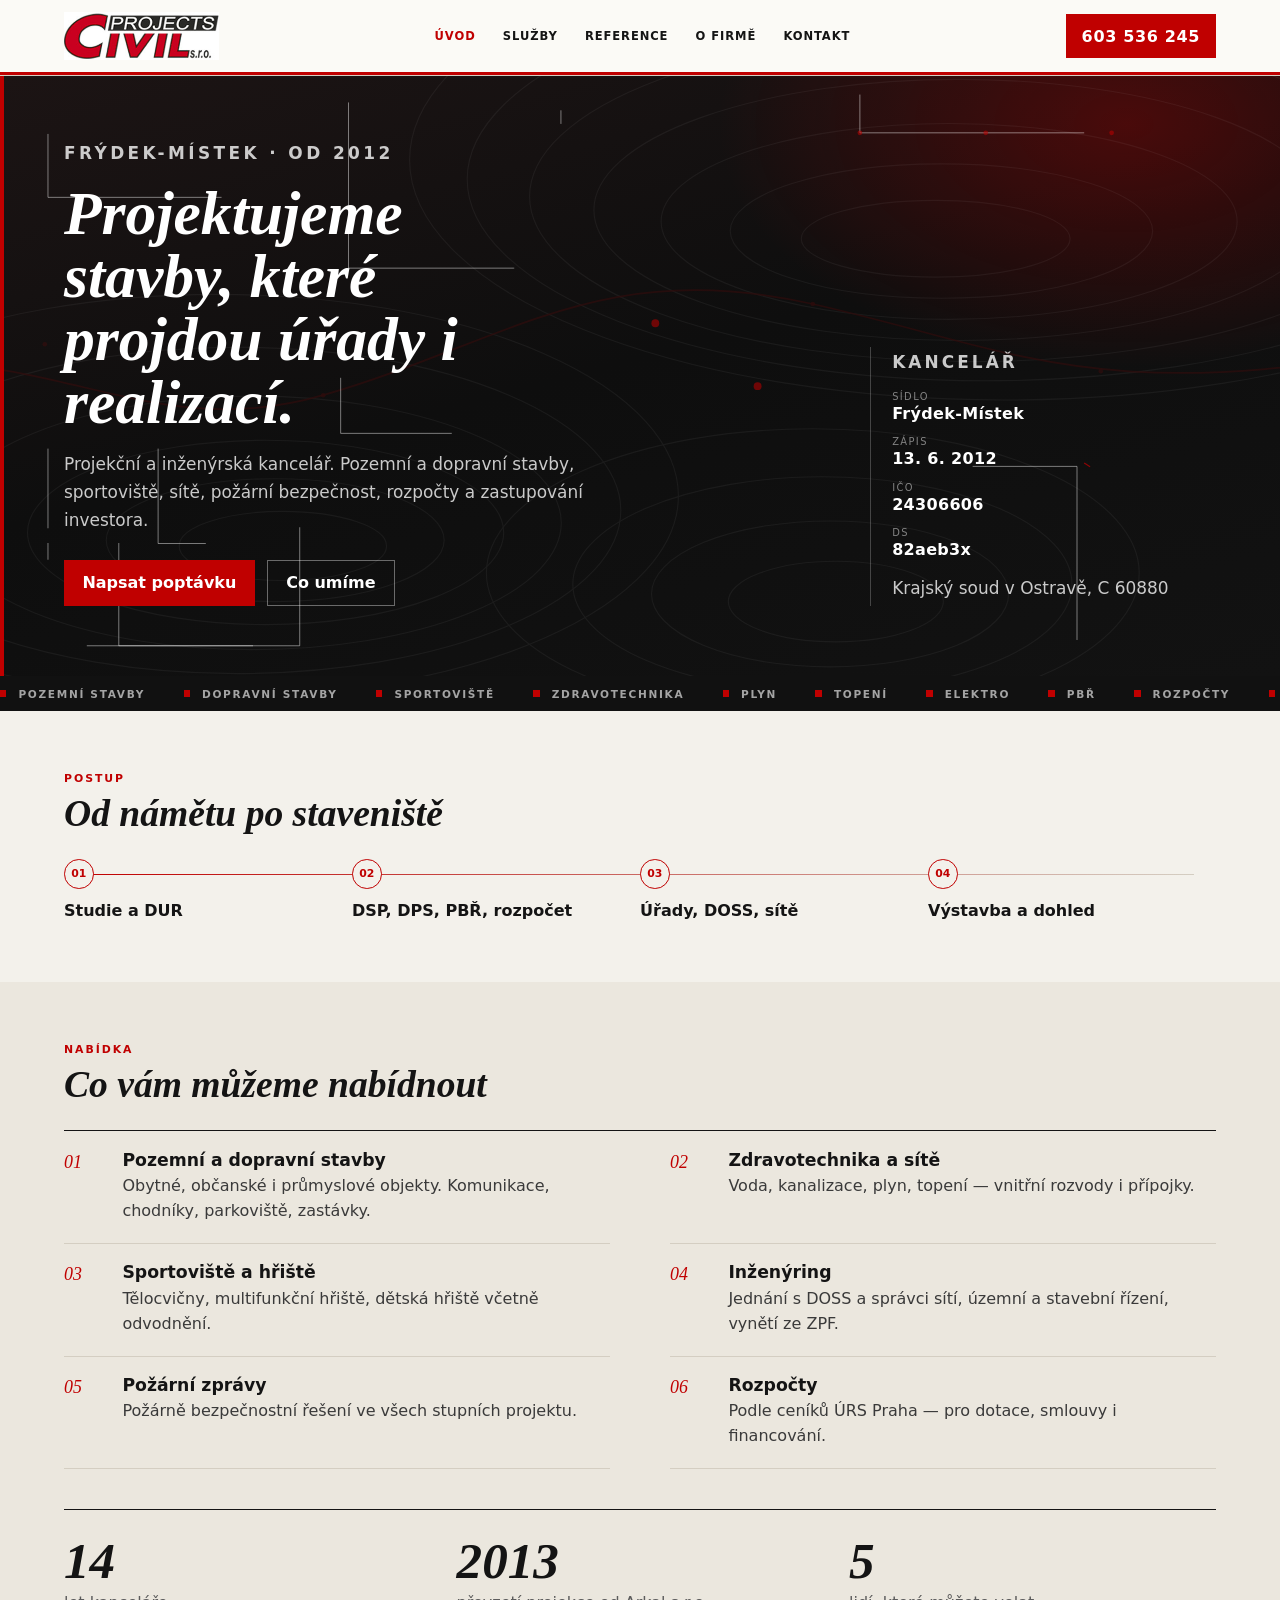
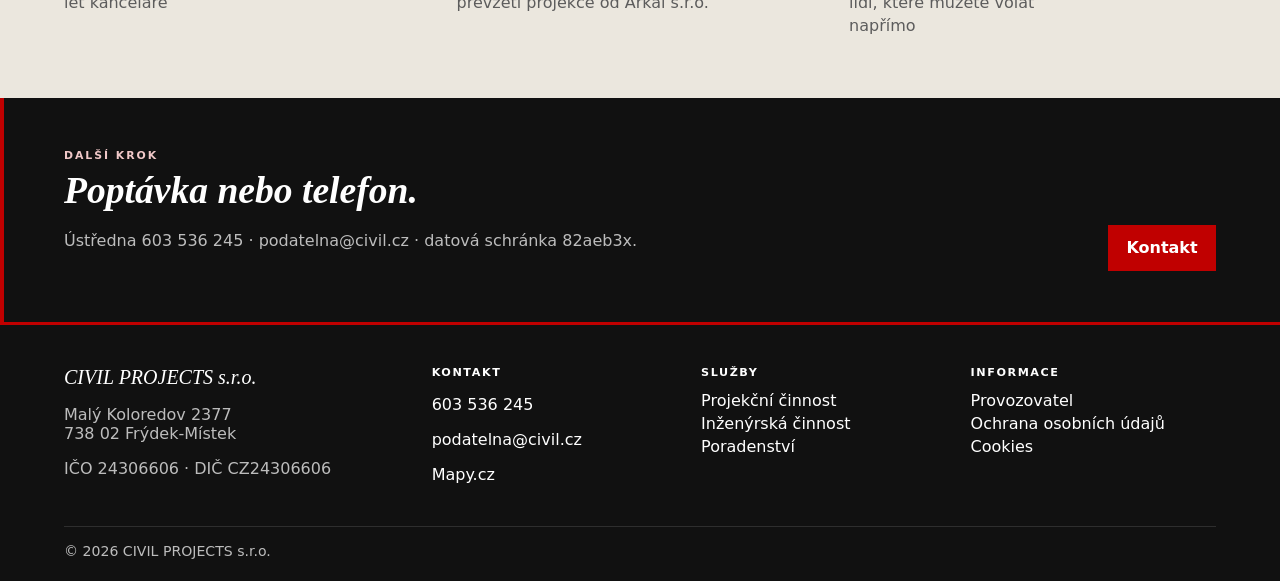
==== index.html @ 1053311f "Add looping construction drawings behind the hero. Plans, elevation, truss and details ink in so the" ====
<!DOCTYPE html>
<html lang="cs">
<head>
<meta charset="utf-8">
<meta name="viewport" content="width=device-width, initial-scale=1">
<title>CIVIL PROJECTS s.r.o. | Projekce staveb Frýdek-Místek</title>
<meta name="description" content="Projektování pozemních a dopravních staveb, sportovišť, inženýrských sítí, požárních zpráv a inženýrská činnost. Frýdek-Místek.">
<link rel="canonical" href="https://www.civil.cz/">
<link rel="icon" href="favicon.ico">
<link rel="stylesheet" href="styles.css?v=7">
<script type="application/ld+json">{"@context":"https://schema.org","@type":"ProfessionalService","name":"CIVIL PROJECTS s.r.o.","url":"https://www.civil.cz/","email":"podatelna@civil.cz","telephone":"+420603536245","address":{"@type":"PostalAddress","streetAddress":"Malý Koloredov 2377","postalCode":"738 02","addressLocality":"Frýdek-Místek","addressCountry":"CZ"}}</script>
</head>
<body class="civil" data-form-endpoint="/api/form.php" data-turnstile-site-key="">
<a class="skip" href="#obsah">Přeskočit na obsah</a>
<header class="site-header" data-header>
  <div class="wrap header-bar">
    <a class="logo-link" href="index.html" aria-label="CIVIL PROJECTS s.r.o.">
      <img class="logo" src="img/logo.jpg" width="304" height="94" alt="CIVIL PROJECTS s.r.o.">
    </a>
    <nav class="nav-desktop" aria-label="Hlavní">
      <a class="nav-link" href="index.html" aria-current="page">Úvod</a>
      <a class="nav-link" href="sluzby.html">Služby</a>
      <a class="nav-link" href="reference.html">Reference</a>
      <a class="nav-link" href="o-firme.html">O firmě</a>
      <a class="nav-link" href="kontakt.html">Kontakt</a>
    </nav>
    <a class="header-cta" href="tel:+420603536245">603 536 245</a>
    <button type="button" class="menu-btn" data-nav-toggle aria-expanded="false" aria-controls="mobile-nav">Menu</button>
  </div>
  <div id="mobile-nav" class="nav-mobile" hidden>
    <nav class="wrap" aria-label="Mobilní">
      <a class="btn btn-red" href="tel:+420603536245">Zavolat 603 536 245</a>
      <a href="index.html">Úvod</a>
      <a href="sluzby.html">Služby</a>
      <a href="reference.html">Reference</a>
      <a href="o-firme.html">O firmě</a>
      <a href="kontakt.html">Kontakt</a>
    </nav>
  </div>
</header>
<div id="obsah" class="civil-main">
<section class="hero">
  <div class="hero-land" aria-hidden="true"></div>
  <svg class="hero-draw" viewBox="0 0 1600 900" fill="none" xmlns="http://www.w3.org/2000/svg" aria-hidden="true">
  <defs>
    <pattern id="hatch" width="6" height="6" patternUnits="userSpaceOnUse" patternTransform="rotate(45)">
      <line x1="0" y1="0" x2="0" y2="6" class="dwg-line dwg-hatch"/>
    </pattern>
  </defs>

  <g class="dwg dwg-plan s1">
    <rect x="48" y="520" width="320" height="250" class="dwg-line"/>
    <rect x="48" y="520" width="140" height="120" class="dwg-line"/>
    <rect x="188" y="520" width="180" height="120" class="dwg-line"/>
    <rect x="48" y="640" width="90" height="130" class="dwg-line"/>
    <rect x="138" y="640" width="230" height="130" class="dwg-line"/>
    <path d="M118 640 v-18" class="dwg-line"/>
    <path d="M248 520 v18" class="dwg-line"/>
    <path d="M138 705 h18" class="dwg-line"/>
    <path d="M368 640 v22" class="dwg-line"/>
    <path d="M210 700 h40 v40 h-40 z M230 700 v40" class="dwg-line"/>
    <path d="M48 770 h320" class="dwg-dim"/>
    <path d="M48 766 v8 M368 766 v8" class="dwg-dim"/>
  </g>

  <g class="dwg dwg-elev">
    <g class="s2">
      <path d="M980 780 h420" class="dwg-line"/>
      <path d="M1000 780 v-18 h380 v18" class="dwg-line"/>
      <rect x="1008" y="762" width="364" height="12" class="dwg-fill"/>
    </g>
    <g class="s3">
      <path d="M1024 762 v-220 h332 v220" class="dwg-line"/>
      <path d="M1024 652 h332" class="dwg-line"/>
      <path d="M1190 762 v-220" class="dwg-line"/>
    </g>
    <g class="s4">
      <rect x="1050" y="678" width="52" height="84" class="dwg-line"/>
      <path d="M1076 678 v84" class="dwg-line"/>
      <rect x="1138" y="668" width="70" height="94" class="dwg-line"/>
      <path d="M1173 668 v94" class="dwg-line"/>
      <rect x="1278" y="678" width="52" height="84" class="dwg-line"/>
      <path d="M1304 678 v84" class="dwg-line"/>
      <rect x="1050" y="568" width="52" height="70" class="dwg-line"/>
      <path d="M1076 568 v70" class="dwg-line"/>
      <rect x="1278" y="568" width="52" height="70" class="dwg-line"/>
      <path d="M1304 568 v70" class="dwg-line"/>
    </g>
    <g class="s5">
      <path d="M1008 542 L1190 430 L1372 542" class="dwg-red"/>
      <path d="M1190 430 v-28" class="dwg-red"/>
      <rect x="1178" y="402" width="24" height="28" class="dwg-red"/>
      <path d="M1024 542 h332" class="dwg-line"/>
    </g>
    <g class="s6">
      <path d="M1000 780 v12 M1400 780 v12" class="dwg-dim"/>
      <path d="M1000 792 h400" class="dwg-dim"/>
      <path d="M1412 542 v220" class="dwg-dim"/>
      <path d="M1408 542 h8 M1408 762 h8" class="dwg-dim"/>
    </g>
  </g>

  <g class="dwg dwg-truss s3">
    <path d="M1080 70 L1240 18 L1400 70 L1400 118 L1080 118 Z" class="dwg-line"/>
    <path d="M1240 18 v100" class="dwg-line"/>
    <path d="M1080 118 L1240 70 L1400 118" class="dwg-line"/>
    <path d="M1140 118 L1240 18 L1340 118" class="dwg-line"/>
    <circle cx="1080" cy="118" r="3" class="dwg-red"/>
    <circle cx="1240" cy="18" r="3" class="dwg-red"/>
    <circle cx="1400" cy="118" r="3" class="dwg-red"/>
    <circle cx="1240" cy="118" r="3" class="dwg-red"/>
  </g>

  <g class="dwg dwg-stair s4">
    <path d="M430 80 h210 v210 h-210 z" class="dwg-line"/>
    <path d="M430 110 h70 v30 h70 v30 h70" class="dwg-line"/>
    <path d="M500 80 v210" class="dwg-line"/>
    <path d="M570 80 v210" class="dwg-line"/>
    <path d="M430 140 h210 M430 170 h210 M430 200 h210 M430 230 h210 M430 260 h210" class="dwg-line"/>
    <path d="M430 290 L640 80" class="dwg-red"/>
  </g>

  <g class="dwg dwg-window s5">
    <rect x="700" y="90" width="88" height="130" class="dwg-line"/>
    <rect x="708" y="98" width="72" height="114" class="dwg-line"/>
    <path d="M744 98 v114 M708 155 h72" class="dwg-line"/>
    <path d="M696 90 h-16 M696 220 h-16" class="dwg-dim"/>
    <path d="M688 90 v130" class="dwg-dim"/>
  </g>

  <g class="dwg dwg-pipe s2">
    <path d="M820 360 h90 v80 h40" class="dwg-red"/>
    <circle cx="820" cy="360" r="5" class="dwg-red"/>
    <circle cx="950" cy="440" r="5" class="dwg-red"/>
    <path d="M910 360 v-18 M910 440 h18" class="dwg-line"/>
    <rect x="898" y="348" width="24" height="24" class="dwg-line"/>
  </g>

  <g class="dwg dwg-section s6">
    <path d="M48 120 h280 v80 h-280 z" class="dwg-line"/>
    <path d="M48 160 h280" class="dwg-line"/>
    <rect x="48" y="160" width="280" height="40" class="dwg-fill"/>
    <path d="M48 200 v40 h280 v-40" class="dwg-line"/>
    <path d="M90 200 v40 M160 200 v40 M230 200 v40 M300 200 v40" class="dwg-line"/>
    <path d="M48 240 h280" class="dwg-red"/>
  </g>

  <g class="dwg dwg-drive s1">
    <path d="M420 430 h220 l40 70 h-260 z" class="dwg-line"/>
    <path d="M460 430 v70 M520 430 v70 M580 430 v70" class="dwg-line"/>
    <path d="M420 500 h260" class="dwg-dim"/>
  </g>
</svg>

  <div class="wrap hero-layout">
    <div class="hero-copy">
      <p class="eyebrow">Frýdek-Místek · od 2012</p>
      <h1>Projektujeme stavby, které projdou úřady i realizací.</h1>
      <p>Projekční a inženýrská kancelář. Pozemní a dopravní stavby, sportoviště, sítě, požární bezpečnost, rozpočty a zastupování investora.</p>
      <div class="hero-actions">
        <a class="btn btn-red" href="kontakt.html">Napsat poptávku</a>
        <a class="btn btn-ghost" href="sluzby.html">Co umíme</a>
      </div>
    </div>
    <aside class="hero-meta" aria-label="Údaje kanceláře">
      <p class="sheet-k">Kancelář</p>
      <dl class="sheet-dl">
        <div><dt>Sídlo</dt><dd>Frýdek-Místek</dd></div>
        <div><dt>Zápis</dt><dd>13. 6. 2012</dd></div>
        <div><dt>IČO</dt><dd>24306606</dd></div>
        <div><dt>DS</dt><dd>82aeb3x</dd></div>
      </dl>
      <p class="sheet-note">Krajský soud v Ostravě, C 60880</p>
    </aside>
  </div>
</section>
<div class="ticker" aria-hidden="true">
  <div class="ticker-track">
    <span>Pozemní stavby</span><span>Dopravní stavby</span><span>Sportoviště</span><span>Zdravotechnika</span><span>Plyn</span><span>Topení</span><span>Elektro</span><span>PBŘ</span><span>Rozpočty</span><span>Inženýring</span>
    <span>Pozemní stavby</span><span>Dopravní stavby</span><span>Sportoviště</span><span>Zdravotechnika</span><span>Plyn</span><span>Topení</span><span>Elektro</span><span>PBŘ</span><span>Rozpočty</span><span>Inženýring</span>
  </div>
</div>
<section class="section">
  <div class="wrap">
    <p class="kicker">Postup</p>
    <h2>Od námětu po staveniště</h2>
    <ol class="spine">
      <li data-reveal="1"><b>01</b><span>Studie a DUR</span></li>
      <li data-reveal="2"><b>02</b><span>DSP, DPS, PBŘ, rozpočet</span></li>
      <li data-reveal="3"><b>03</b><span>Úřady, DOSS, sítě</span></li>
      <li data-reveal="4"><b>04</b><span>Výstavba a dohled</span></li>
    </ol>
  </div>
</section>
<section class="section section-alt">
  <div class="wrap">
    <p class="kicker">Nabídka</p>
    <h2>Co vám můžeme nabídnout</h2>
    <ul class="schedule">
      <li data-reveal="1"><span>01</span><div><h3>Pozemní a dopravní stavby</h3><p>Obytné, občanské i průmyslové objekty. Komunikace, chodníky, parkoviště, zastávky.</p></div></li>
      <li data-reveal="2"><span>02</span><div><h3>Zdravotechnika a sítě</h3><p>Voda, kanalizace, plyn, topení — vnitřní rozvody i přípojky.</p></div></li>
      <li data-reveal="3"><span>03</span><div><h3>Sportoviště a hřiště</h3><p>Tělocvičny, multifunkční hřiště, dětská hřiště včetně odvodnění.</p></div></li>
      <li data-reveal="1"><span>04</span><div><h3>Inženýring</h3><p>Jednání s DOSS a správci sítí, územní a stavební řízení, vynětí ze ZPF.</p></div></li>
      <li data-reveal="2"><span>05</span><div><h3>Požární zprávy</h3><p>Požárně bezpečnostní řešení ve všech stupních projektu.</p></div></li>
      <li data-reveal="3"><span>06</span><div><h3>Rozpočty</h3><p>Podle ceníků ÚRS Praha — pro dotace, smlouvy i financování.</p></div></li>
    </ul>
    <div class="metrics">
      <p data-reveal="1"><b data-years-since="2012">14</b> let kanceláře</p>
      <p data-reveal="2"><b>2013</b> převzetí projekce od Arkal s.r.o.</p>
      <p data-reveal="3"><b data-count-to="5">5</b> lidí, které můžete volat napřímo</p>
    </div>
  </div>
</section>
<section class="band">
  <div class="wrap band-inner">
    <div>
      <p class="kicker kicker-on-dark">Další krok</p>
      <h2>Poptávka nebo telefon.</h2>
      <p class="lede lede-on-dark">Ústředna 603 536 245 · podatelna@civil.cz · datová schránka 82aeb3x.</p>
    </div>
    <a class="btn btn-red" href="kontakt.html">Kontakt</a>
  </div>
</section>
</div>
<footer class="site-footer">
  <div class="wrap footer-grid">
    <div>
      <p class="stamp-firm">CIVIL PROJECTS s.r.o.</p>
      <p>Malý Koloredov 2377<br>738 02 Frýdek-Místek</p>
      <p>IČO 24306606 · DIČ CZ24306606</p>
    </div>
    <div>
      <h2>Kontakt</h2>
      <p><a href="tel:+420603536245">603 536 245</a></p>
      <p><a href="mailto:podatelna@civil.cz">podatelna@civil.cz</a></p>
      <p><a href="https://mapy.cz/s/5tuQ" target="_blank" rel="noopener noreferrer">Mapy.cz</a></p>
    </div>
    <div>
      <h2>Služby</h2>
      <ul class="legal-nav">
        <li><a href="projekce.html">Projekční činnost</a></li>
        <li><a href="inzenyring.html">Inženýrská činnost</a></li>
        <li><a href="poradenstvi.html">Poradenství</a></li>
      </ul>
    </div>
    <nav aria-label="Právní informace">
      <h2>Informace</h2>
      <ul class="legal-nav">
        <li><a href="provozovatel.html">Provozovatel</a></li>
        <li><a href="ochrana-osobnich-udaju.html">Ochrana osobních údajů</a></li>
        <li><a href="cookies.html">Cookies</a></li>
      </ul>
    </nav>
  </div>
  <p class="wrap footer-bar">© 2026 CIVIL PROJECTS s.r.o.</p>
</footer>
<script src="main.js?v=7" defer></script>
</body>
</html>
---- styles.css ----
:root {
  --red: #c00000;
  --red-dark: #8a0000;
  --ink: #141414;
  --ink-soft: #3a3a3a;
  --muted: #5c5c5c;
  --paper: #f3f1eb;
  --paper-2: #ebe7de;
  --white: #fcfbf8;
  --line: #d4cec2;
  --steel: #111111;
  --header-h: 4.5rem;
  --display: Palatino, "Palatino Linotype", "Book Antiqua", Georgia, serif;
  --ui: "Segoe UI", system-ui, Arial, sans-serif;
}
*, *::before, *::after { box-sizing: border-box; }
html {
  scroll-padding-top: calc(var(--header-h) + 0.75rem);
  scroll-behavior: smooth;
}
body.civil {
  margin: 0;
  min-height: 100%;
  display: flex;
  flex-direction: column;
  font-family: var(--ui);
  color: var(--ink);
  background: var(--paper);
  -webkit-font-smoothing: antialiased;
}
.civil-main { flex: 1; }
img { max-width: 100%; height: auto; display: block; }
a { color: inherit; }
button { font: inherit; cursor: pointer; }
[hidden] { display: none !important; }
:focus-visible { outline: 2px solid var(--red); outline-offset: 2px; }

.skip {
  position: absolute;
  left: 0.75rem;
  top: -3rem;
  z-index: 80;
  padding: 0.5rem 0.75rem;
  background: var(--white);
  color: var(--ink);
}
.skip:focus { top: 0.75rem; }

.wrap {
  width: min(72rem, calc(100% - 2.25rem));
  margin-inline: auto;
}

.site-header {
  position: sticky;
  top: 0;
  z-index: 40;
  background: var(--white);
  background: color-mix(in srgb, var(--white) 90%, transparent);
  backdrop-filter: blur(14px);
  border-bottom: 1px solid var(--line);
}
.site-header::after {
  content: "";
  display: block;
  height: 3px;
  background: var(--red);
  transform-origin: left;
  transition: transform 0.35s ease;
}
.site-header.is-scrolled::after { transform: scaleX(0.28); }
.header-bar {
  display: flex;
  align-items: center;
  justify-content: space-between;
  gap: 1rem;
  min-height: var(--header-h);
}
.logo-link { display: flex; align-items: center; min-width: 0; }
.logo { height: 2.4rem; width: auto; }
@media (min-width: 640px) {
  .logo { height: 3rem; }
}
.nav-desktop {
  display: none;
  gap: 0.1rem;
}
@media (min-width: 900px) {
  .nav-desktop { display: flex; }
}
.nav-link {
  padding: 0.55rem 0.8rem;
  text-decoration: none;
  font-weight: 700;
  letter-spacing: 0.08em;
  text-transform: uppercase;
  font-size: 0.72rem;
}
.nav-link[aria-current="page"],
.nav-link:hover { color: var(--red); }
.header-cta {
  display: none;
  background: var(--red);
  color: #fff;
  text-decoration: none;
  font-weight: 800;
  padding: 0.65rem 1rem;
  min-height: 2.75rem;
  align-items: center;
  letter-spacing: 0.04em;
  transition: background 0.2s ease;
}
@media (min-width: 900px) {
  .header-cta { display: inline-flex; }
}
.header-cta:hover { background: var(--red-dark); }
.menu-btn {
  display: inline-flex;
  align-items: center;
  border: 1px solid var(--line);
  background: var(--white);
  padding: 0.5rem 0.8rem;
  font-weight: 800;
  text-transform: uppercase;
  font-size: 0.75rem;
}
@media (min-width: 900px) {
  .menu-btn { display: none; }
}
.nav-mobile {
  border-top: 1px solid var(--line);
  background: var(--white);
  padding: 0.75rem 0 1rem;
}
.nav-mobile a {
  display: block;
  padding: 0.7rem 0;
  text-decoration: none;
  font-weight: 700;
}

.hero {
  position: relative;
  overflow: hidden;
  color: #fff;
  padding: 4rem 0 4.4rem;
  background:
    radial-gradient(ellipse 55% 70% at 88% 8%, rgba(192, 0, 0, 0.32), transparent 58%),
    linear-gradient(165deg, #1c1414 0%, #0e0e0e 48%, #121212 100%);
}
.hero::before {
  content: "";
  position: absolute;
  left: 0;
  top: 0;
  bottom: 0;
  width: 4px;
  background: var(--red);
  z-index: 2;
}
.hero-land {
  position: absolute;
  inset: -10%;
  background: url("img/contours.svg") 58% 40% / cover no-repeat;
  opacity: 0.18;
  animation: land 32s ease-in-out infinite alternate;
}
@keyframes land {
  from { transform: translate3d(0, 0, 0) scale(1.02); }
  to { transform: translate3d(-3%, 2%, 0) scale(1.08); }
}
.hero-draw {
  position: absolute;
  inset: -6% -2% -8%;
  width: 104%;
  height: 118%;
  pointer-events: none;
  z-index: 0;
  animation: land 40s ease-in-out infinite alternate;
}
.hero-draw .dwg-line,
.hero-draw .dwg-red,
.hero-draw .dwg-dim,
.hero-draw .dwg-hatch {
  fill: none;
  stroke-linecap: square;
  stroke-linejoin: miter;
}
.hero-draw .dwg-line { stroke: rgba(255, 255, 255, 0.48); stroke-width: 1.2; }
.hero-draw .dwg-red { stroke: rgba(192, 0, 0, 0.72); stroke-width: 1.45; }
.hero-draw .dwg-dim { stroke: rgba(255, 255, 255, 0.28); stroke-width: 0.9; }
.hero-draw .dwg-hatch { stroke: rgba(255, 255, 255, 0.24); stroke-width: 0.7; }
.hero-draw .dwg-fill { fill: url(#hatch); stroke: rgba(255, 255, 255, 0.22); stroke-width: 1; opacity: 0; animation: hatch-in 18s ease-in-out infinite; }
.hero-draw .s2 .dwg-fill { animation-delay: 1.1s; }
.hero-draw .s6 .dwg-fill { animation-delay: 5.6s; }
.hero-draw circle.dwg-red { fill: rgba(192, 0, 0, 0.55); }
.hero-draw .dwg-line,
.hero-draw .dwg-red,
.hero-draw .dwg-dim {
  stroke-dasharray: 420;
  stroke-dashoffset: 420;
  animation: ink 18s ease-in-out infinite;
}
.hero-draw .s1 .dwg-line,
.hero-draw .s1 .dwg-red,
.hero-draw .s1 .dwg-dim { animation-delay: 0s; }
.hero-draw .s2 .dwg-line,
.hero-draw .s2 .dwg-red,
.hero-draw .s2 .dwg-dim { animation-delay: 1.1s; }
.hero-draw .s3 .dwg-line,
.hero-draw .s3 .dwg-red,
.hero-draw .s3 .dwg-dim { animation-delay: 2.2s; }
.hero-draw .s4 .dwg-line,
.hero-draw .s4 .dwg-red,
.hero-draw .s4 .dwg-dim { animation-delay: 3.4s; }
.hero-draw .s5 .dwg-line,
.hero-draw .s5 .dwg-red,
.hero-draw .s5 .dwg-dim { animation-delay: 4.6s; }
.hero-draw .s6 .dwg-line,
.hero-draw .s6 .dwg-red,
.hero-draw .s6 .dwg-dim { animation-delay: 5.6s; }
@keyframes hatch-in {
  0%, 10% { opacity: 0; }
  22%, 68% { opacity: 0.85; }
  86%, 100% { opacity: 0.2; }
}
@keyframes ink {
  0% { stroke-dashoffset: 420; opacity: 0.35; }
  14% { stroke-dashoffset: 0; opacity: 1; }
  68% { stroke-dashoffset: 0; opacity: 0.9; }
  86% { stroke-dashoffset: 420; opacity: 0.4; }
  100% { stroke-dashoffset: 420; opacity: 0.35; }
}
.hero-layout {
  position: relative;
  z-index: 1;
  display: grid;
  gap: 2.4rem;
  align-items: end;
}
@media (min-width: 880px) {
  .hero-layout { grid-template-columns: 1.55fr 0.7fr; }
}
.eyebrow {
  color: #f0c8c8;
  font-weight: 700;
  letter-spacing: 0.2em;
  text-transform: uppercase;
  font-size: 0.7rem;
  margin: 0 0 0.9rem;
}
.hero h1, .page-head h1, h2 {
  font-family: var(--display);
  font-weight: 600;
}
.hero h1 {
  margin: 0;
  font-size: clamp(2.2rem, 5.6vw, 3.85rem);
  line-height: 1.02;
  max-width: 13ch;
  font-style: italic;
}
.hero p {
  max-width: 36rem;
  color: rgba(255, 255, 255, 0.78);
  font-size: 1.06rem;
  line-height: 1.65;
}
.hero-actions {
  display: flex;
  flex-wrap: wrap;
  gap: 0.75rem;
  margin-top: 1.6rem;
}
.hero-meta {
  border-left: 1px solid rgba(255, 255, 255, 0.22);
  padding: 0.15rem 0 0.15rem 1.35rem;
}
.sheet-k {
  margin: 0 0 0.85rem;
  letter-spacing: 0.18em;
  text-transform: uppercase;
  font-size: 0.66rem;
  color: #f0c8c8;
  font-weight: 700;
}
.sheet-dl {
  margin: 0;
  display: grid;
  gap: 0.85rem;
}
.sheet-dl dt {
  font-size: 0.62rem;
  letter-spacing: 0.14em;
  text-transform: uppercase;
  color: rgba(255, 255, 255, 0.48);
}
.sheet-dl dd {
  margin: 0.12rem 0 0;
  font-weight: 700;
  font-variant-numeric: tabular-nums;
  letter-spacing: 0.02em;
}
.sheet-note {
  margin: 1rem 0 0;
  font-size: 0.78rem;
  color: rgba(255, 255, 255, 0.5);
}

.ticker {
  overflow: hidden;
  background: var(--steel);
  color: rgba(255, 255, 255, 0.62);
  padding: 0.72rem 0;
}
.ticker-track {
  display: flex;
  gap: 2.4rem;
  width: max-content;
  animation: ticker 36s linear infinite;
  font-weight: 700;
  letter-spacing: 0.16em;
  text-transform: uppercase;
  font-size: 0.66rem;
}
.ticker-track span { white-space: nowrap; }
.ticker-track span::before {
  content: "";
  display: inline-block;
  width: 0.4rem;
  height: 0.4rem;
  margin-right: 0.75rem;
  background: var(--red);
  vertical-align: 0.08em;
}
@keyframes ticker {
  from { transform: translateX(0); }
  to { transform: translateX(-50%); }
}

.btn {
  display: inline-flex;
  align-items: center;
  justify-content: center;
  min-height: 2.85rem;
  padding: 0.65rem 1.15rem;
  text-decoration: none;
  font-weight: 800;
  border: 0;
  transition: background 0.2s ease, border-color 0.2s ease, color 0.2s ease;
}
.btn-red { background: var(--red); color: #fff; }
.btn-red:hover { background: #d01010; }
.btn-ghost {
  background: transparent;
  color: #fff;
  border: 1px solid rgba(255, 255, 255, 0.38);
}
.btn-ghost:hover { border-color: #fff; }
.btn-dark { background: var(--ink); color: #fff; }
.btn-outline {
  background: transparent;
  color: var(--ink);
  border: 1px solid var(--ink);
}

.section, .page-head { padding: 3.8rem 0; }
.section-alt { background: var(--paper-2); }
.page-head h1 {
  margin: 0 0 1.6rem;
  font-size: clamp(1.9rem, 4vw, 2.75rem);
  font-style: italic;
  line-height: 1.1;
}
.kicker {
  margin: 0 0 0.45rem;
  color: var(--red);
  font-weight: 800;
  letter-spacing: 0.18em;
  text-transform: uppercase;
  font-size: 0.68rem;
}
.kicker-on-dark { color: #f0c8c8; }
h2 {
  margin: 0 0 1.5rem;
  font-size: clamp(1.65rem, 3vw, 2.35rem);
  font-style: italic;
}
.lede { max-width: 42rem; color: var(--ink-soft); line-height: 1.65; }
.lede-on-dark { color: rgba(255, 255, 255, 0.72); }

.spine {
  list-style: none;
  margin: 0;
  padding: 0;
  display: grid;
  gap: 1.4rem;
  position: relative;
}
@media (min-width: 800px) {
  .spine {
    grid-template-columns: repeat(4, 1fr);
    gap: 0;
  }
  .spine::before {
    content: "";
    position: absolute;
    top: 0.92rem;
    left: 0.9rem;
    right: 1.4rem;
    height: 1px;
    background: linear-gradient(90deg, var(--red), var(--line));
    transform-origin: left;
    animation: draw 1.1s ease both;
  }
}
@keyframes draw {
  from { transform: scaleX(0); }
  to { transform: scaleX(1); }
}
.spine li {
  display: flex;
  flex-direction: column;
  gap: 0.7rem;
  padding-right: 1.6rem;
}
.spine b {
  width: 1.85rem;
  height: 1.85rem;
  border: 1px solid var(--red);
  border-radius: 50%;
  display: grid;
  place-items: center;
  font-size: 0.68rem;
  font-weight: 800;
  color: var(--red);
  background: var(--paper);
  z-index: 1;
  font-style: normal;
  font-family: var(--ui);
}
.spine span { font-weight: 700; line-height: 1.35; }

.schedule {
  list-style: none;
  margin: 0;
  padding: 0;
  border-top: 1px solid var(--ink);
}
@media (min-width: 840px) {
  .schedule {
    display: grid;
    grid-template-columns: 1fr 1fr;
    column-gap: 3.75rem;
  }
}
.schedule li {
  display: grid;
  grid-template-columns: 2.8rem 1fr;
  gap: 0.85rem;
  padding: 1.15rem 0 1.2rem;
  border-bottom: 1px solid var(--line);
  align-items: start;
}
.schedule li > span {
  font-family: var(--display);
  font-style: italic;
  color: var(--red);
  font-size: 1.12rem;
  padding-top: 0.12rem;
}
.schedule h3 { margin: 0 0 0.28rem; font-size: 1.08rem; }
.schedule p { margin: 0; color: var(--ink-soft); line-height: 1.55; }
.schedule p + p { margin-top: 0.45rem; }
.schedule a { font-weight: 700; color: var(--red); text-decoration: none; }
.schedule li:hover h3 { color: var(--red); }

.metrics {
  display: grid;
  gap: 1.6rem;
  margin-top: 2.5rem;
  padding-top: 1.7rem;
  border-top: 1px solid var(--ink);
}
@media (min-width: 720px) {
  .metrics { grid-template-columns: repeat(3, 1fr); }
}
.metrics p {
  margin: 0;
  color: var(--muted);
  max-width: 16rem;
  line-height: 1.4;
}
.metrics b {
  display: block;
  font-family: var(--display);
  font-style: italic;
  font-size: clamp(2.5rem, 4vw, 3.5rem);
  color: var(--ink);
  line-height: 0.95;
  margin-bottom: 0.4rem;
  font-variant-numeric: tabular-nums;
}

.band {
  background: var(--steel);
  color: #fff;
  padding: 3.2rem 0;
  position: relative;
}
.band::before {
  content: "";
  position: absolute;
  left: 0;
  top: 0;
  bottom: 0;
  width: 4px;
  background: var(--red);
}
.band h2 { margin-bottom: 0.55rem; }
.band-inner {
  display: flex;
  flex-wrap: wrap;
  gap: 1.2rem;
  align-items: end;
  justify-content: space-between;
}

.filters {
  display: flex;
  flex-wrap: wrap;
  gap: 0.4rem;
  margin: 0 0 0.4rem;
}
.filter {
  border: 0;
  border-bottom: 2px solid transparent;
  background: transparent;
  padding: 0.4rem 0.15rem;
  margin-right: 0.85rem;
  font-weight: 700;
  font-size: 0.82rem;
  color: var(--muted);
}
.filter[aria-pressed="true"] {
  color: var(--red);
  border-bottom-color: var(--red);
}
.ref-list {
  list-style: none;
  margin: 1rem 0 0;
  padding: 0;
  border-top: 1px solid var(--ink);
}
.ref-list li {
  padding: 0.95rem 0;
  border-bottom: 1px solid var(--line);
}
.ref-list strong { display: block; }
.ref-list span { color: var(--muted); font-size: 0.92rem; }

.prose h3 { margin: 1.6rem 0 0.4rem; }
.prose ul { margin: 0.3rem 0 1rem; padding-left: 1.2rem; }
.prose li { margin: 0.2rem 0; line-height: 1.45; }
.toc {
  display: grid;
  gap: 0.4rem;
  margin: 0 0 1.8rem;
  padding-bottom: 1.2rem;
  border-bottom: 1px solid var(--line);
}
.toc a { color: var(--red); font-weight: 700; text-decoration: none; }

.contact-split {
  display: grid;
  gap: 2.4rem;
  margin-bottom: 2.8rem;
}
@media (min-width: 840px) {
  .contact-split { grid-template-columns: 0.85fr 1.15fr; gap: 3.5rem; }
}
.facts { margin: 0; border-top: 1px solid var(--ink); }
.facts > div {
  display: grid;
  gap: 0.15rem;
  padding: 0.8rem 0;
  border-bottom: 1px solid var(--line);
}
@media (min-width: 520px) {
  .facts > div { grid-template-columns: 9.5rem 1fr; align-items: baseline; }
}
.facts dt {
  font-size: 0.68rem;
  letter-spacing: 0.12em;
  text-transform: uppercase;
  font-weight: 800;
  color: var(--muted);
}
.facts dd { margin: 0; font-weight: 700; }
.facts a { text-decoration: none; }
.facts a:hover { color: var(--red); }

.form h3 {
  margin: 0 0 1rem;
  font-family: var(--display);
  font-style: italic;
  font-size: 1.5rem;
}
.form label { display: grid; gap: 0.3rem; font-weight: 700; margin-bottom: 0.95rem; }
.form input, .form select, .form textarea {
  font: inherit;
  padding: 0.55rem 0;
  border: 0;
  border-bottom: 1px solid var(--line);
  background: transparent;
  width: 100%;
  border-radius: 0;
}
.form input:focus, .form select:focus, .form textarea:focus {
  outline: none;
  border-bottom-color: var(--red);
}
.form-row {
  display: grid;
  gap: 0.75rem;
}
@media (min-width: 640px) {
  .form-row { grid-template-columns: 1fr 1fr; }
}
.consent {
  display: flex;
  gap: 0.6rem;
  align-items: flex-start;
  font-weight: 500;
}
.consent input { width: auto; margin-top: 0.25rem; border: 1px solid var(--line); }
.form-status { font-weight: 700; }
.form-status[data-state="ok"] { color: #157a32; }
.form-status[data-state="error"] { color: var(--red); }
.form[data-form-done] input,
.form[data-form-done] textarea,
.form[data-form-done] select,
.form[data-form-done] button { opacity: 0.55; }

.people {
  list-style: none;
  margin: 0;
  padding: 0;
  border-top: 1px solid var(--ink);
}
.people li {
  display: grid;
  gap: 0.2rem;
  padding: 1rem 0;
  border-bottom: 1px solid var(--line);
}
.people h3 { margin: 0; font-size: 1.05rem; }
.people p { margin: 0; color: var(--ink-soft); }
@media (min-width: 800px) {
  .people li {
    grid-template-columns: 1.25fr 1.2fr auto auto;
    gap: 1rem 1.4rem;
    align-items: baseline;
  }
}
.team-mail { color: var(--red); text-decoration: none; font-weight: 700; }
.phone { font-weight: 800; letter-spacing: 0.02em; }
.phone a { text-decoration: none; }

.site-footer {
  background: var(--steel);
  color: rgba(255, 255, 255, 0.72);
  padding: 2.6rem 0 1.4rem;
  margin-top: auto;
  border-top: 3px solid var(--red);
}
.stamp-firm {
  margin: 0 0 0.45rem;
  font-family: var(--display);
  font-style: italic;
  font-size: 1.25rem;
  color: #fff;
}
.footer-grid {
  display: grid;
  gap: 1.5rem;
}
@media (min-width: 800px) {
  .footer-grid { grid-template-columns: 1.4fr 1fr 1fr 1fr; }
}
.site-footer a { color: #fff; text-decoration: none; }
.site-footer a:hover { text-decoration: underline; }
.site-footer h2 {
  color: #fff;
  font-size: 0.7rem;
  letter-spacing: 0.14em;
  text-transform: uppercase;
  font-style: normal;
  font-family: var(--ui);
  margin-bottom: 0.7rem;
}
.legal-nav { list-style: none; margin: 0; padding: 0; }
.legal-nav li { margin: 0.25rem 0; }
.footer-bar {
  margin: 1.6rem auto 0;
  padding-top: 1rem;
  border-top: 1px solid rgba(255, 255, 255, 0.12);
  font-size: 0.88rem;
}

.legal-shell { width: min(46rem, calc(100% - 2rem)); margin: 2.5rem auto 3rem; }
.legal-shell h1 { font-family: var(--display); font-style: italic; }
.legal-shell p, .legal-shell li { line-height: 1.65; color: var(--ink-soft); }
.back { color: var(--red); font-weight: 700; text-decoration: none; }

html.js [data-reveal] {
  opacity: 0;
  transform: translateY(12px);
}
html.js [data-reveal].is-in {
  opacity: 1;
  transform: none;
  transition: opacity 0.55s ease, transform 0.55s ease;
}
html.js [data-reveal="2"].is-in { transition-delay: 0.07s; }
html.js [data-reveal="3"].is-in { transition-delay: 0.14s; }
html.js [data-reveal="4"].is-in { transition-delay: 0.21s; }

@media (max-width: 374px) {
  .wrap { width: calc(100% - 1.25rem); }
}

@media (prefers-reduced-motion: reduce) {
  html { scroll-behavior: auto; }
  .hero-land, .hero-draw, .ticker-track, .spine::before, .site-header::after { animation: none; }
  .hero-draw .dwg-line,
  .hero-draw .dwg-red,
  .hero-draw .dwg-dim,
  .hero-draw .dwg-fill {
    animation: none;
    stroke-dashoffset: 0;
    opacity: 0.45;
  }
  html.js [data-reveal] {
    opacity: 1;
    transform: none;
    transition: none;
  }
}
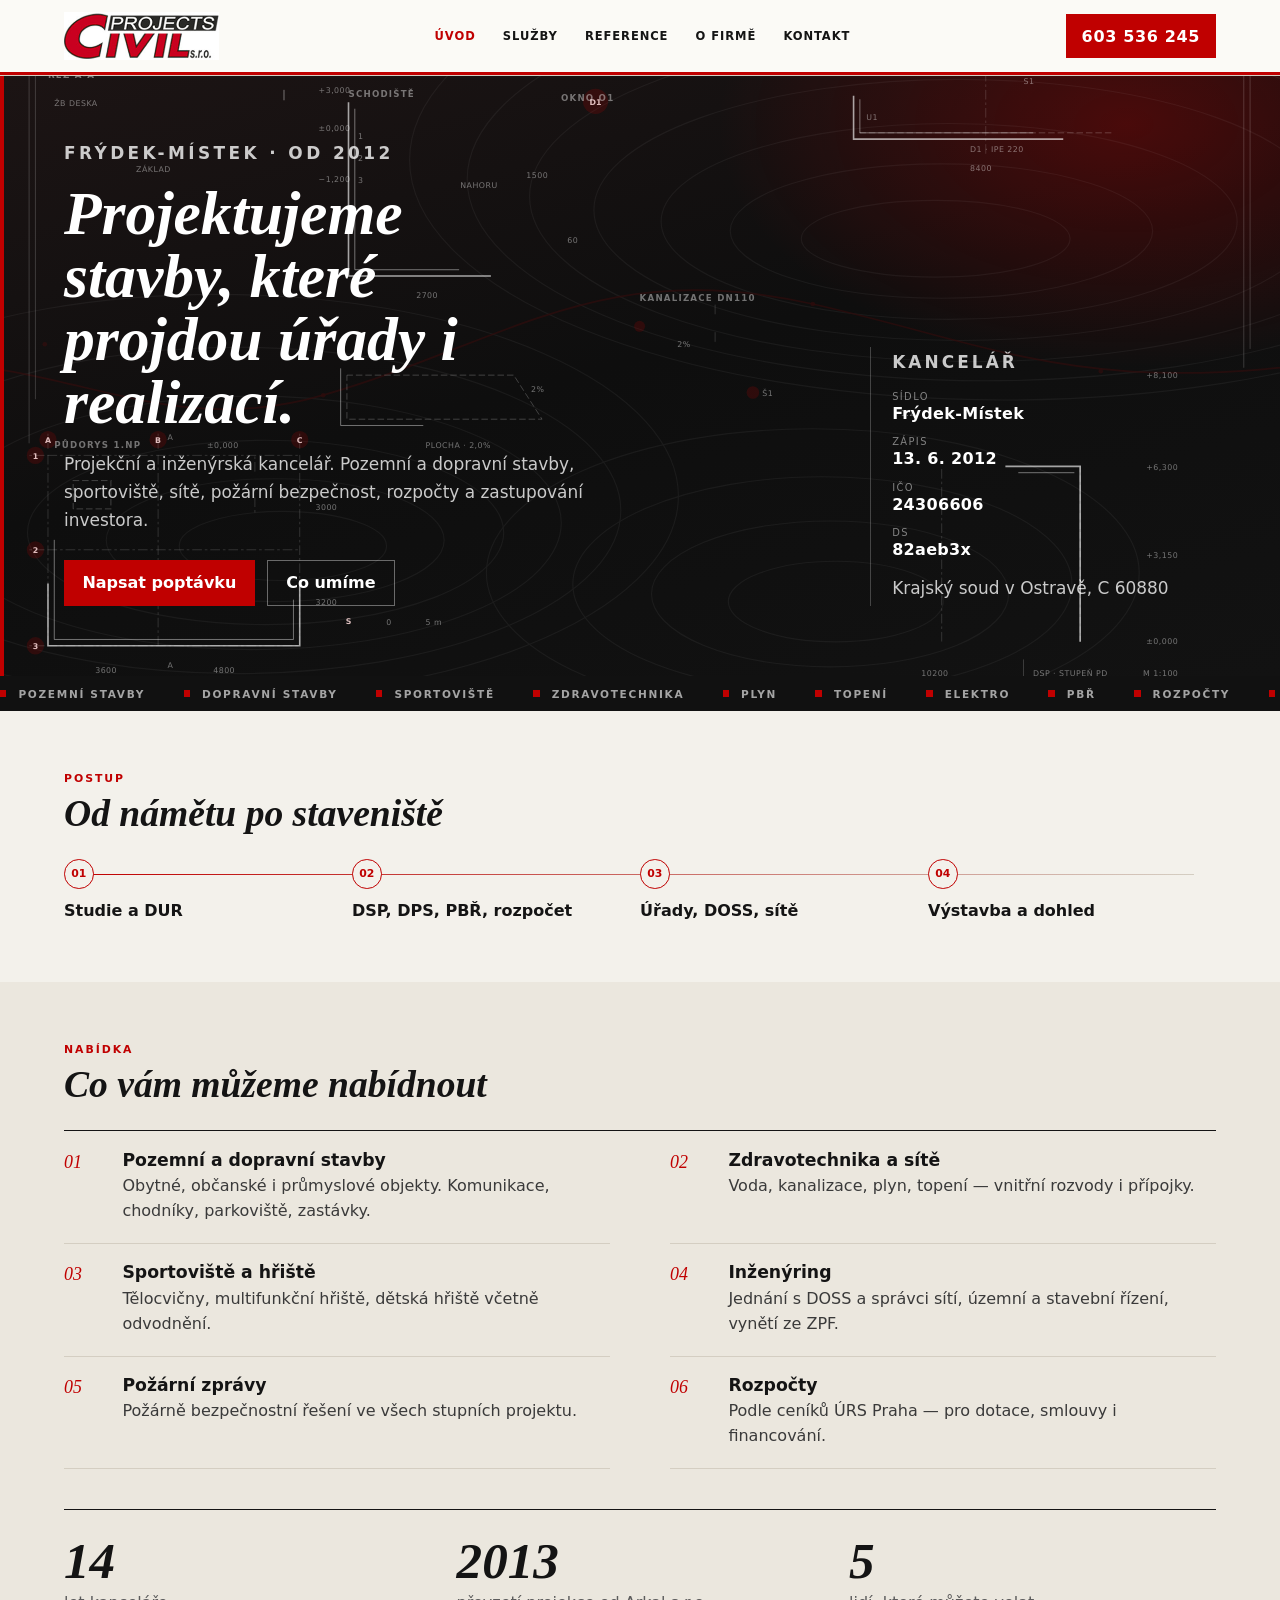
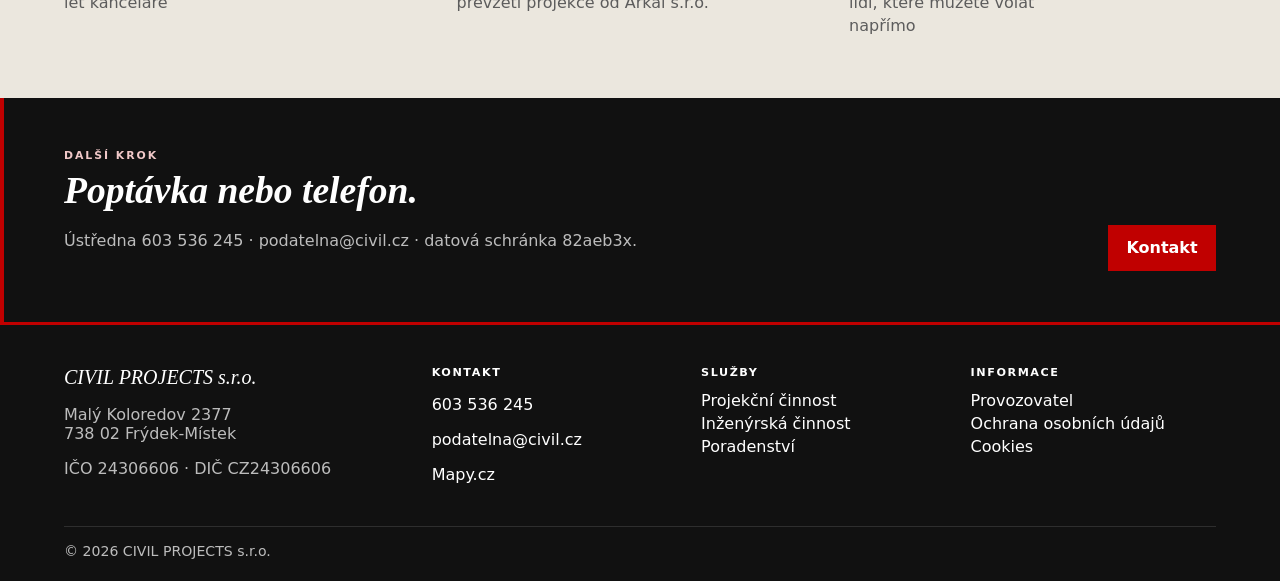
==== commit ea05b253: "Make the hero drawings read as a construction sheet. Wall poche, axes, kóty and section marks replac" ====
--- a/index.html
+++ b/index.html
@@ -7,7 +7,7 @@
 <meta name="description" content="Projektování pozemních a dopravních staveb, sportovišť, inženýrských sítí, požárních zpráv a inženýrská činnost. Frýdek-Místek.">
 <link rel="canonical" href="https://www.civil.cz/">
 <link rel="icon" href="favicon.ico">
-<link rel="stylesheet" href="styles.css?v=7">
+<link rel="stylesheet" href="styles.css?v=10">
 <script type="application/ld+json">{"@context":"https://schema.org","@type":"ProfessionalService","name":"CIVIL PROJECTS s.r.o.","url":"https://www.civil.cz/","email":"podatelna@civil.cz","telephone":"+420603536245","address":{"@type":"PostalAddress","streetAddress":"Malý Koloredov 2377","postalCode":"738 02","addressLocality":"Frýdek-Místek","addressCountry":"CZ"}}</script>
 </head>
 <body class="civil" data-form-endpoint="/api/form.php" data-turnstile-site-key="">
@@ -44,111 +44,275 @@
   <svg class="hero-draw" viewBox="0 0 1600 900" fill="none" xmlns="http://www.w3.org/2000/svg" aria-hidden="true">
   <defs>
     <pattern id="hatch" width="6" height="6" patternUnits="userSpaceOnUse" patternTransform="rotate(45)">
-      <line x1="0" y1="0" x2="0" y2="6" class="dwg-line dwg-hatch"/>
+      <line x1="0" y1="0" x2="0" y2="6" class="dwg-hatch"/>
+    </pattern>
+    <pattern id="hatch-earth" width="8" height="8" patternUnits="userSpaceOnUse">
+      <path d="M0 8 L8 0" class="dwg-hatch"/>
+      <path d="M-2 2 L2 -2 M6 10 L10 6" class="dwg-hatch"/>
+    </pattern>
+    <pattern id="hatch-insul" width="10" height="6" patternUnits="userSpaceOnUse">
+      <path d="M0 3 h4 l2-2 2 2 h2" class="dwg-hatch"/>
     </pattern>
   </defs>
 
+  <g class="dwg dwg-sheet s1">
+    <path d="M24 24 h1552 v852 H24 z" class="dwg-dim"/>
+    <path d="M32 32 h1536 v836 H32 z" class="dwg-dim"/>
+    <path d="M1288 788 h280 v80 h-280 z" class="dwg-dim"/>
+    <path d="M1288 788 v80 M1428 788 v80 M1288 816 h280" class="dwg-dim"/>
+    <text class="dwg-note dwg-kote" x="1300" y="808">DSP · STUPEŇ PD</text>
+    <text class="dwg-note" x="1300" y="828">PŮDORYS 1.NP · ŘEZ A-A</text>
+    <text class="dwg-note dwg-kote" x="1440" y="808">M 1:100</text>
+    <text class="dwg-note dwg-kote" x="1440" y="828">A01</text>
+    <text class="dwg-note dwg-kote" x="1300" y="856">CIVIL PROJECTS</text>
+  </g>
+
   <g class="dwg dwg-plan s1">
-    <rect x="48" y="520" width="320" height="250" class="dwg-line"/>
-    <rect x="48" y="520" width="140" height="120" class="dwg-line"/>
-    <rect x="188" y="520" width="180" height="120" class="dwg-line"/>
-    <rect x="48" y="640" width="90" height="130" class="dwg-line"/>
-    <rect x="138" y="640" width="230" height="130" class="dwg-line"/>
-    <path d="M118 640 v-18" class="dwg-line"/>
-    <path d="M248 520 v18" class="dwg-line"/>
-    <path d="M138 705 h18" class="dwg-line"/>
-    <path d="M368 640 v22" class="dwg-line"/>
-    <path d="M210 700 h40 v40 h-40 z M230 700 v40" class="dwg-line"/>
-    <path d="M48 770 h320" class="dwg-dim"/>
-    <path d="M48 766 v8 M368 766 v8" class="dwg-dim"/>
+    <circle cx="48" cy="508" r="11" class="dwg-red"/>
+    <text class="dwg-note dwg-axis-lbl" x="48" y="512" text-anchor="middle">A</text>
+    <circle cx="188" cy="508" r="11" class="dwg-red"/>
+    <text class="dwg-note dwg-axis-lbl" x="188" y="512" text-anchor="middle">B</text>
+    <circle cx="368" cy="508" r="11" class="dwg-red"/>
+    <text class="dwg-note dwg-axis-lbl" x="368" y="512" text-anchor="middle">C</text>
+    <path d="M48 519 v-22 M188 519 v-22 M368 519 v-22" class="dwg-axis"/>
+    <circle cx="32" cy="528" r="11" class="dwg-red"/>
+    <text class="dwg-note dwg-axis-lbl" x="32" y="532" text-anchor="middle">1</text>
+    <circle cx="32" cy="648" r="11" class="dwg-red"/>
+    <text class="dwg-note dwg-axis-lbl" x="32" y="652" text-anchor="middle">2</text>
+    <circle cx="32" cy="770" r="11" class="dwg-red"/>
+    <text class="dwg-note dwg-axis-lbl" x="32" y="774" text-anchor="middle">3</text>
+    <path d="M43 528 h-22 M43 648 h-22 M43 770 h-22" class="dwg-axis"/>
+    <path d="M48 528 v242 M188 528 v242 M368 528 v242" class="dwg-axis"/>
+    <path d="M48 528 h320 M48 648 h320 M48 770 h320" class="dwg-axis"/>
+
+    <path class="dwg-fill" d="M48 528 h320 v242 H48 z M56 536 h304 v226 H56 z"/>
+    <path d="M48 528 h320 v242 H48 z" class="dwg-cut"/>
+    <path d="M56 536 h304 v226 H56 z" class="dwg-line"/>
+    <path d="M48 648 h90 M138 648 v122" class="dwg-cut"/>
+    <path d="M56 640 h74 v8 H56 M146 656 v104" class="dwg-line"/>
+    <path d="M188 528 v120" class="dwg-cut"/>
+    <path d="M180 536 v104" class="dwg-line"/>
+
+    <path d="M118 648 v-8" class="dwg-line"/>
+    <path d="M118 648 A18 18 0 0 1 100 630" class="dwg-red"/>
+    <path d="M248 528 v8" class="dwg-line"/>
+    <path d="M248 536 A16 16 0 0 0 264 552" class="dwg-red"/>
+    <path d="M138 705 h8" class="dwg-line"/>
+    <path d="M146 705 A16 16 0 0 0 162 721" class="dwg-red"/>
+    <path d="M210 528 h28 M210 536 h28" class="dwg-line"/>
+    <path d="M224 528 v8" class="dwg-dim"/>
+    <path d="M300 648 h28 M300 656 h28" class="dwg-line"/>
+    <path d="M314 648 v8" class="dwg-dim"/>
+
+    <rect x="214" y="698" width="42" height="42" class="dwg-line"/>
+    <path d="M214 698 h42 v42 h-42 z M235 698 v42" class="dwg-line"/>
+    <path d="M80 560 h48 v36 H80 z" class="dwg-hid"/>
+    <circle cx="104" cy="578" r="10" class="dwg-dim"/>
+    <path d="M99 573 l10 10 M99 583 l10-10" class="dwg-dim"/>
+    <rect x="300" y="560" width="22" height="22" class="dwg-cut"/>
+    <path d="M300 560 l22 22 M322 560 l-22 22" class="dwg-red"/>
+    <path d="M311 548 v-18 M311 582 v18" class="dwg-axis"/>
+
+    <path d="M200 528 v-10 l8 6 h12 l8-6" class="dwg-red"/>
+    <text class="dwg-note dwg-kote" x="200" y="508">A</text>
+    <path d="M200 770 v10 l8-6 h12 l8 6" class="dwg-red"/>
+    <text class="dwg-note dwg-kote" x="200" y="798">A</text>
+    <path d="M210 518 v262" class="dwg-red"/>
+
+    <path d="M48 788 h320" class="dwg-dim"/>
+    <path d="M48 784 v8 M188 784 v8 M368 784 v8" class="dwg-dim"/>
+    <text class="dwg-note dwg-kote" x="108" y="804">3600</text>
+    <text class="dwg-note dwg-kote" x="258" y="804">4800</text>
+    <path d="M380 528 v242" class="dwg-dim"/>
+    <path d="M376 528 h8 M376 648 h8 M376 770 h8" class="dwg-dim"/>
+    <text class="dwg-note dwg-kote" x="388" y="598">3000</text>
+    <text class="dwg-note dwg-kote" x="388" y="718">3200</text>
+    <text class="dwg-note" x="56" y="518">PŮDORYS 1.NP</text>
+    <text class="dwg-note dwg-kote" x="250" y="518">±0,000</text>
+  </g>
+
+  <g class="dwg dwg-north s1">
+    <circle cx="430" cy="760" r="22" class="dwg-line"/>
+    <path d="M430 746 v28 M422 754 l8-8 8 8" class="dwg-red"/>
+    <text class="dwg-note dwg-axis-lbl" x="430" y="742" text-anchor="middle">S</text>
+    <path d="M468 752 h80" class="dwg-dim"/>
+    <path d="M468 748 v8 M508 748 v8 M548 748 v8" class="dwg-dim"/>
+    <text class="dwg-note dwg-kote" x="478" y="744">0</text>
+    <text class="dwg-note dwg-kote" x="528" y="744">5 m</text>
   </g>
 
   <g class="dwg dwg-elev">
     <g class="s2">
-      <path d="M980 780 h420" class="dwg-line"/>
-      <path d="M1000 780 v-18 h380 v18" class="dwg-line"/>
-      <rect x="1008" y="762" width="364" height="12" class="dwg-fill"/>
+      <path d="M960 780 h460" class="dwg-cut"/>
+      <path d="M980 780 v-16 h400 v16" class="dwg-line"/>
+      <rect x="988" y="764" width="384" height="16" class="dwg-fill"/>
+      <rect x="960" y="780" width="460" height="36" class="dwg-fill dwg-earth"/>
+      <path d="M960 816 Q1040 800 1120 812 T1280 804 T1420 816" class="dwg-dim"/>
+      <text class="dwg-note" x="980" y="838">POHLED — JIH</text>
     </g>
     <g class="s3">
-      <path d="M1024 762 v-220 h332 v220" class="dwg-line"/>
-      <path d="M1024 652 h332" class="dwg-line"/>
-      <path d="M1190 762 v-220" class="dwg-line"/>
+      <path d="M1008 764 v-222 h352 v222" class="dwg-cut"/>
+      <path d="M1016 764 v-214 h336" class="dwg-line"/>
+      <path d="M1008 654 h352" class="dwg-line"/>
+      <path d="M1184 764 v-222" class="dwg-axis"/>
+      <rect x="1008" y="742" width="352" height="22" class="dwg-fill"/>
+      <path d="M1040 764 v18" class="dwg-line"/>
+      <path d="M1360 542 v222" class="dwg-hid"/>
     </g>
     <g class="s4">
-      <rect x="1050" y="678" width="52" height="84" class="dwg-line"/>
-      <path d="M1076 678 v84" class="dwg-line"/>
-      <rect x="1138" y="668" width="70" height="94" class="dwg-line"/>
-      <path d="M1173 668 v94" class="dwg-line"/>
-      <rect x="1278" y="678" width="52" height="84" class="dwg-line"/>
-      <path d="M1304 678 v84" class="dwg-line"/>
-      <rect x="1050" y="568" width="52" height="70" class="dwg-line"/>
-      <path d="M1076 568 v70" class="dwg-line"/>
-      <rect x="1278" y="568" width="52" height="70" class="dwg-line"/>
-      <path d="M1304 568 v70" class="dwg-line"/>
+      <rect x="1048" y="678" width="56" height="86" class="dwg-line"/>
+      <rect x="1054" y="684" width="44" height="74" class="dwg-line"/>
+      <path d="M1076 684 v74 M1054 721 h44" class="dwg-line"/>
+      <path d="M1048 764 v-6 h56" class="dwg-dim"/>
+      <rect x="1148" y="668" width="72" height="96" class="dwg-line"/>
+      <rect x="1154" y="674" width="60" height="84" class="dwg-line"/>
+      <path d="M1184 674 v84 M1154 716 h60" class="dwg-line"/>
+      <rect x="1288" y="678" width="56" height="86" class="dwg-line"/>
+      <rect x="1294" y="684" width="44" height="74" class="dwg-line"/>
+      <path d="M1316 684 v74 M1294 721 h44" class="dwg-line"/>
+      <rect x="1048" y="568" width="56" height="72" class="dwg-line"/>
+      <rect x="1054" y="574" width="44" height="60" class="dwg-line"/>
+      <path d="M1076 574 v60 M1054 604 h44" class="dwg-line"/>
+      <rect x="1288" y="568" width="56" height="72" class="dwg-line"/>
+      <rect x="1294" y="574" width="44" height="60" class="dwg-line"/>
+      <path d="M1316 574 v60 M1294 604 h44" class="dwg-line"/>
     </g>
     <g class="s5">
-      <path d="M1008 542 L1190 430 L1372 542" class="dwg-red"/>
-      <path d="M1190 430 v-28" class="dwg-red"/>
-      <rect x="1178" y="402" width="24" height="28" class="dwg-red"/>
-      <path d="M1024 542 h332" class="dwg-line"/>
+      <path d="M996 542 L1184 418 L1372 542" class="dwg-red"/>
+      <path d="M1004 542 L1184 428 L1364 542" class="dwg-line"/>
+      <path d="M1184 418 v-26" class="dwg-red"/>
+      <rect x="1172" y="392" width="24" height="26" class="dwg-red"/>
+      <path d="M1008 542 h352" class="dwg-line"/>
+      <path d="M1100 470 L1128 488" class="dwg-dim"/>
+      <text class="dwg-note dwg-kote" x="1132" y="478">1:2</text>
+      <path d="M1248 542 v-40" class="dwg-line"/>
+      <path d="M1244 510 h8 M1244 542 h8" class="dwg-dim"/>
     </g>
     <g class="s6">
-      <path d="M1000 780 v12 M1400 780 v12" class="dwg-dim"/>
-      <path d="M1000 792 h400" class="dwg-dim"/>
-      <path d="M1412 542 v220" class="dwg-dim"/>
-      <path d="M1408 542 h8 M1408 762 h8" class="dwg-dim"/>
+      <path d="M980 780 v12 M1380 780 v12" class="dwg-dim"/>
+      <path d="M980 792 h400" class="dwg-dim"/>
+      <text class="dwg-note dwg-kote" x="1158" y="808">10200</text>
+      <path d="M1392 418 v346" class="dwg-dim"/>
+      <path d="M1388 418 h8 M1388 542 h8 M1388 654 h8 M1388 764 h8" class="dwg-dim"/>
+      <path d="M1404 542 h36 M1422 542 l-8-4 v8 z" class="dwg-red"/>
+      <text class="dwg-note dwg-kote" x="1444" y="546">+6,300</text>
+      <path d="M1404 654 h36 M1422 654 l-8-4 v8 z" class="dwg-red"/>
+      <text class="dwg-note dwg-kote" x="1444" y="658">+3,150</text>
+      <path d="M1404 764 h36 M1422 764 l-8-4 v8 z" class="dwg-red"/>
+      <text class="dwg-note dwg-kote" x="1444" y="768">±0,000</text>
+      <text class="dwg-note dwg-kote" x="1444" y="430">+8,100</text>
     </g>
   </g>
 
   <g class="dwg dwg-truss s3">
-    <path d="M1080 70 L1240 18 L1400 70 L1400 118 L1080 118 Z" class="dwg-line"/>
-    <path d="M1240 18 v100" class="dwg-line"/>
+    <text class="dwg-note" x="1080" y="24">VAZNÍK V1</text>
+    <path d="M1240 18 v128" class="dwg-axis"/>
+    <path d="M1072 72 L1240 14 L1408 72 L1408 126 L1072 126 Z" class="dwg-cut"/>
+    <path d="M1080 76 L1240 22 L1400 76 L1400 118 L1080 118 Z" class="dwg-line"/>
     <path d="M1080 118 L1240 70 L1400 118" class="dwg-line"/>
-    <path d="M1140 118 L1240 18 L1340 118" class="dwg-line"/>
-    <circle cx="1080" cy="118" r="3" class="dwg-red"/>
-    <circle cx="1240" cy="18" r="3" class="dwg-red"/>
-    <circle cx="1400" cy="118" r="3" class="dwg-red"/>
-    <circle cx="1240" cy="118" r="3" class="dwg-red"/>
+    <path d="M1144 118 L1240 22 L1336 118" class="dwg-line"/>
+    <path d="M1080 118 h320" class="dwg-hid"/>
+    <rect x="1072" y="110" width="16" height="16" class="dwg-red"/>
+    <rect x="1232" y="110" width="16" height="16" class="dwg-red"/>
+    <rect x="1392" y="110" width="16" height="16" class="dwg-red"/>
+    <circle cx="1076" cy="114" r="1.6" class="dwg-dim"/>
+    <circle cx="1084" cy="114" r="1.6" class="dwg-dim"/>
+    <circle cx="1076" cy="122" r="1.6" class="dwg-dim"/>
+    <circle cx="1084" cy="122" r="1.6" class="dwg-dim"/>
+    <circle cx="1240" cy="18" r="3.5" class="dwg-red"/>
+    <text class="dwg-note dwg-kote" x="1088" y="102">U1</text>
+    <text class="dwg-note dwg-kote" x="1288" y="56">S1</text>
+    <text class="dwg-note dwg-kote" x="1220" y="142">D1 · IPE 220</text>
+    <path d="M1072 150 h336" class="dwg-dim"/>
+    <path d="M1072 146 v8 M1408 146 v8" class="dwg-dim"/>
+    <text class="dwg-note dwg-kote" x="1220" y="166">8400</text>
   </g>
 
   <g class="dwg dwg-stair s4">
-    <path d="M430 80 h210 v210 h-210 z" class="dwg-line"/>
-    <path d="M430 110 h70 v30 h70 v30 h70" class="dwg-line"/>
-    <path d="M500 80 v210" class="dwg-line"/>
-    <path d="M570 80 v210" class="dwg-line"/>
-    <path d="M430 140 h210 M430 170 h210 M430 200 h210 M430 230 h210 M430 260 h210" class="dwg-line"/>
-    <path d="M430 290 L640 80" class="dwg-red"/>
+    <text class="dwg-note" x="430" y="72">SCHODIŠTĚ</text>
+    <path d="M430 80 h220 v220 H430 z" class="dwg-cut"/>
+    <path d="M438 88 h204 v204 H438 z" class="dwg-line"/>
+    <path d="M430 110 h72 v28 h72 v28 h76" class="dwg-line"/>
+    <path d="M502 80 v220 M574 80 v220" class="dwg-line"/>
+    <path d="M430 138 h220 M430 166 h220 M430 194 h220 M430 222 h220 M430 250 h220 M430 278 h220" class="dwg-line"/>
+    <path d="M438 292 L642 88" class="dwg-red"/>
+    <path d="M560 200 l22-22 6 2 -2 8" class="dwg-red"/>
+    <text class="dwg-note dwg-kote" x="572" y="188">NAHORU</text>
+    <text class="dwg-note dwg-kote" x="442" y="126">1</text>
+    <text class="dwg-note dwg-kote" x="442" y="154">2</text>
+    <text class="dwg-note dwg-kote" x="442" y="182">3</text>
+    <path d="M430 312 h220" class="dwg-dim"/>
+    <path d="M430 308 v8 M650 308 v8" class="dwg-dim"/>
+    <text class="dwg-note dwg-kote" x="516" y="328">2700</text>
   </g>
 
   <g class="dwg dwg-window s5">
-    <rect x="700" y="90" width="88" height="130" class="dwg-line"/>
-    <rect x="708" y="98" width="72" height="114" class="dwg-line"/>
-    <path d="M744 98 v114 M708 155 h72" class="dwg-line"/>
-    <path d="M696 90 h-16 M696 220 h-16" class="dwg-dim"/>
-    <path d="M688 90 v130" class="dwg-dim"/>
+    <circle cx="744" cy="78" r="16" class="dwg-red"/>
+    <text class="dwg-note dwg-axis-lbl" x="744" y="82" text-anchor="middle">D1</text>
+    <path d="M744 94 v8" class="dwg-red"/>
+    <text class="dwg-note" x="700" y="78">OKNO O1</text>
+    <rect x="700" y="102" width="88" height="138" class="dwg-cut"/>
+    <rect x="708" y="110" width="16" height="122" class="dwg-fill"/>
+    <rect x="764" y="110" width="16" height="122" class="dwg-fill"/>
+    <rect x="724" y="110" width="40" height="122" class="dwg-line"/>
+    <path d="M728 114 v114 M760 114 v114" class="dwg-line"/>
+    <path d="M728 172 h32" class="dwg-line"/>
+    <path d="M700 240 h88" class="dwg-cut"/>
+    <path d="M696 240 l12 8 h64 l12-8" class="dwg-line"/>
+    <path d="M688 102 v138" class="dwg-dim"/>
+    <path d="M684 102 h8 M684 240 h8" class="dwg-dim"/>
+    <text class="dwg-note dwg-kote" x="656" y="176">1500</text>
+    <text class="dwg-note dwg-kote" x="708" y="258">60</text>
   </g>
 
   <g class="dwg dwg-pipe s2">
-    <path d="M820 360 h90 v80 h40" class="dwg-red"/>
-    <circle cx="820" cy="360" r="5" class="dwg-red"/>
-    <circle cx="950" cy="440" r="5" class="dwg-red"/>
-    <path d="M910 360 v-18 M910 440 h18" class="dwg-line"/>
-    <rect x="898" y="348" width="24" height="24" class="dwg-line"/>
+    <text class="dwg-note" x="800" y="332">KANALIZACE DN110</text>
+    <path d="M800 360 h96 v84 h48" class="dwg-red"/>
+    <path d="M800 368 h88 v68 h48" class="dwg-line"/>
+    <circle cx="800" cy="364" r="7" class="dwg-red"/>
+    <circle cx="800" cy="364" r="3" class="dwg-dim"/>
+    <circle cx="944" cy="448" r="8" class="dwg-red"/>
+    <path d="M938 442 l12 12 M938 454 l12-12" class="dwg-dim"/>
+    <rect x="884" y="348" width="24" height="24" class="dwg-line"/>
+    <path d="M884 360 h24 M896 348 v24" class="dwg-line"/>
+    <path d="M896 348 v-14 M896 372 v14" class="dwg-axis"/>
+    <path d="M860 360 l16 8 8-16" class="dwg-dim"/>
+    <text class="dwg-note dwg-kote" x="848" y="390">2%</text>
+    <text class="dwg-note dwg-kote" x="956" y="452">Š1</text>
   </g>
 
   <g class="dwg dwg-section s6">
-    <path d="M48 120 h280 v80 h-280 z" class="dwg-line"/>
-    <path d="M48 160 h280" class="dwg-line"/>
-    <rect x="48" y="160" width="280" height="40" class="dwg-fill"/>
-    <path d="M48 200 v40 h280 v-40" class="dwg-line"/>
-    <path d="M90 200 v40 M160 200 v40 M230 200 v40 M300 200 v40" class="dwg-line"/>
-    <path d="M48 240 h280" class="dwg-red"/>
+    <text class="dwg-note" x="48" y="48">ŘEZ A-A</text>
+    <path d="M48 64 h300" class="dwg-cut"/>
+    <path d="M48 64 v96 h300 v-96" class="dwg-line"/>
+    <path d="M48 112 h300" class="dwg-line"/>
+    <rect x="48" y="112" width="300" height="20" class="dwg-fill"/>
+    <rect x="48" y="88" width="12" height="24" class="dwg-fill dwg-insul"/>
+    <rect x="336" y="88" width="12" height="24" class="dwg-fill dwg-insul"/>
+    <path d="M48 132 v44 h300 v-44" class="dwg-cut"/>
+    <path d="M70 132 v44 M110 132 v44 M150 132 v44 M190 132 v44 M230 132 v44 M270 132 v44 M310 132 v44" class="dwg-line"/>
+    <path d="M60 148 h8 M100 156 h8 M140 144 h8 M180 160 h8 M220 150 h8 M260 158 h8 M300 146 h8" class="dwg-red"/>
+    <rect x="48" y="176" width="300" height="28" class="dwg-fill dwg-earth"/>
+    <path d="M48 176 h300" class="dwg-red"/>
+    <path d="M360 64 h28 M374 64 l-7-4 v8 z" class="dwg-red"/>
+    <text class="dwg-note dwg-kote" x="392" y="68">+3,000</text>
+    <path d="M360 112 h28 M374 112 l-7-4 v8 z" class="dwg-red"/>
+    <text class="dwg-note dwg-kote" x="392" y="116">±0,000</text>
+    <path d="M360 176 h28 M374 176 l-7-4 v8 z" class="dwg-red"/>
+    <text class="dwg-note dwg-kote" x="392" y="180">−1,200</text>
+    <text class="dwg-note dwg-kote" x="56" y="84">ŽB DESKA</text>
+    <text class="dwg-note dwg-kote" x="160" y="168">ZÁKLAD</text>
   </g>
 
   <g class="dwg dwg-drive s1">
-    <path d="M420 430 h220 l40 70 h-260 z" class="dwg-line"/>
-    <path d="M460 430 v70 M520 430 v70 M580 430 v70" class="dwg-line"/>
-    <path d="M420 500 h260" class="dwg-dim"/>
+    <path d="M420 418 h228 l44 72 H420 z" class="dwg-line"/>
+    <path d="M428 426 h212 l36 56 H428 z" class="dwg-hid"/>
+    <path d="M464 418 v72 M528 418 v72 M592 418 v72" class="dwg-line"/>
+    <path d="M420 502 h272" class="dwg-dim"/>
+    <path d="M420 498 v8 M692 498 v8" class="dwg-dim"/>
+    <text class="dwg-note dwg-kote" x="528" y="518">PLOCHA · 2,0%</text>
+    <path d="M640 430 l18 28" class="dwg-dim"/>
+    <text class="dwg-note dwg-kote" x="662" y="448">2%</text>
   </g>
 </svg>
 
@@ -254,6 +418,6 @@
   </div>
   <p class="wrap footer-bar">© 2026 CIVIL PROJECTS s.r.o.</p>
 </footer>
-<script src="main.js?v=7" defer></script>
+<script src="main.js?v=10" defer></script>
 </body>
 </html>
--- a/styles.css
+++ b/styles.css
@@ -163,11 +163,11 @@
   inset: -10%;
   background: url("img/contours.svg") 58% 40% / cover no-repeat;
   opacity: 0.18;
-  animation: land 32s ease-in-out infinite alternate;
+  animation: land 48s ease-in-out infinite alternate;
 }
 @keyframes land {
   from { transform: translate3d(0, 0, 0) scale(1.02); }
-  to { transform: translate3d(-3%, 2%, 0) scale(1.08); }
+  to { transform: translate3d(-1.6%, 1%, 0) scale(1.05); }
 }
 .hero-draw {
   position: absolute;
@@ -176,60 +176,139 @@
   height: 118%;
   pointer-events: none;
   z-index: 0;
-  animation: land 40s ease-in-out infinite alternate;
+  animation: land 56s ease-in-out infinite alternate;
 }
 .hero-draw .dwg-line,
 .hero-draw .dwg-red,
 .hero-draw .dwg-dim,
-.hero-draw .dwg-hatch {
+.hero-draw .dwg-hatch,
+.hero-draw .dwg-cut,
+.hero-draw .dwg-hid,
+.hero-draw .dwg-axis {
   fill: none;
   stroke-linecap: square;
   stroke-linejoin: miter;
 }
-.hero-draw .dwg-line { stroke: rgba(255, 255, 255, 0.48); stroke-width: 1.2; }
-.hero-draw .dwg-red { stroke: rgba(192, 0, 0, 0.72); stroke-width: 1.45; }
-.hero-draw .dwg-dim { stroke: rgba(255, 255, 255, 0.28); stroke-width: 0.9; }
-.hero-draw .dwg-hatch { stroke: rgba(255, 255, 255, 0.24); stroke-width: 0.7; }
-.hero-draw .dwg-fill { fill: url(#hatch); stroke: rgba(255, 255, 255, 0.22); stroke-width: 1; opacity: 0; animation: hatch-in 18s ease-in-out infinite; }
-.hero-draw .s2 .dwg-fill { animation-delay: 1.1s; }
-.hero-draw .s6 .dwg-fill { animation-delay: 5.6s; }
-.hero-draw circle.dwg-red { fill: rgba(192, 0, 0, 0.55); }
+.hero-draw .dwg-line { stroke: rgba(255, 255, 255, 0.5); stroke-width: 1.05; }
+.hero-draw .dwg-cut { stroke: rgba(255, 255, 255, 0.62); stroke-width: 2.05; }
+.hero-draw .dwg-red { stroke: rgba(192, 0, 0, 0.78); stroke-width: 1.35; }
+.hero-draw .dwg-dim { stroke: rgba(255, 255, 255, 0.3); stroke-width: 0.75; }
+.hero-draw .dwg-hatch { stroke: rgba(255, 255, 255, 0.28); stroke-width: 0.65; }
+.hero-draw .dwg-hid { stroke: rgba(255, 255, 255, 0.32); stroke-width: 0.85; }
+.hero-draw .dwg-axis { stroke: rgba(255, 255, 255, 0.28); stroke-width: 0.7; }
+.hero-draw .dwg-fill { fill: url(#hatch); fill-rule: evenodd; stroke: rgba(255, 255, 255, 0.22); stroke-width: 0.8; opacity: 0; animation: hatch-in 28s ease-in-out infinite; }
+.hero-draw .dwg-earth { fill: url(#hatch-earth); }
+.hero-draw .dwg-insul { fill: url(#hatch-insul); }
+.hero-draw .s1 .dwg-fill { animation-delay: 0s; }
+.hero-draw .s2 .dwg-fill { animation-delay: 0.8s; }
+.hero-draw .s3 .dwg-fill { animation-delay: 1.6s; }
+.hero-draw .s5 .dwg-fill { animation-delay: 3.1s; }
+.hero-draw .s6 .dwg-fill { animation-delay: 3.6s; }
+.hero-draw circle.dwg-red { fill: rgba(192, 0, 0, 0.18); }
+.hero-draw .dwg-note {
+  fill: rgba(255, 255, 255, 0.42);
+  stroke: none;
+  font-family: var(--ui);
+  font-size: 11px;
+  font-weight: 600;
+  letter-spacing: 0.14em;
+  animation: ink-fade 28s ease-in-out infinite;
+}
+.hero-draw .dwg-kote {
+  font-size: 10px;
+  letter-spacing: 0.06em;
+  font-weight: 500;
+}
+.hero-draw .dwg-axis-lbl {
+  font-size: 10px;
+  font-weight: 700;
+  letter-spacing: 0;
+  fill: rgba(255, 220, 220, 0.85);
+}
 .hero-draw .dwg-line,
 .hero-draw .dwg-red,
-.hero-draw .dwg-dim {
-  stroke-dasharray: 420;
-  stroke-dashoffset: 420;
-  animation: ink 18s ease-in-out infinite;
+.hero-draw .dwg-dim,
+.hero-draw .dwg-cut {
+  stroke-dasharray: 480;
+  stroke-dashoffset: 480;
+  animation:
+    ink-draw 28s linear infinite,
+    ink-fade 28s ease-in-out infinite;
+}
+.hero-draw .dwg-hid {
+  stroke-dasharray: 7 5;
+  stroke-dashoffset: 0;
+  animation: ink-fade 28s ease-in-out infinite;
+}
+.hero-draw .dwg-axis {
+  stroke-dasharray: 11 5 2 5;
+  stroke-dashoffset: 0;
+  animation: ink-fade 28s ease-in-out infinite;
+}
+.hero-draw .dwg-hatch {
+  stroke-dasharray: none;
+  stroke-dashoffset: 0;
+  animation: none;
 }
 .hero-draw .s1 .dwg-line,
 .hero-draw .s1 .dwg-red,
-.hero-draw .s1 .dwg-dim { animation-delay: 0s; }
+.hero-draw .s1 .dwg-dim,
+.hero-draw .s1 .dwg-cut { animation-delay: 0s, 0s; }
+.hero-draw .s1 .dwg-hid,
+.hero-draw .s1 .dwg-axis,
+.hero-draw .s1 .dwg-note { animation-delay: 0s; }
 .hero-draw .s2 .dwg-line,
 .hero-draw .s2 .dwg-red,
-.hero-draw .s2 .dwg-dim { animation-delay: 1.1s; }
+.hero-draw .s2 .dwg-dim,
+.hero-draw .s2 .dwg-cut { animation-delay: 0.8s, 0.8s; }
+.hero-draw .s2 .dwg-hid,
+.hero-draw .s2 .dwg-axis,
+.hero-draw .s2 .dwg-note { animation-delay: 0.8s; }
 .hero-draw .s3 .dwg-line,
 .hero-draw .s3 .dwg-red,
-.hero-draw .s3 .dwg-dim { animation-delay: 2.2s; }
+.hero-draw .s3 .dwg-dim,
+.hero-draw .s3 .dwg-cut { animation-delay: 1.6s, 1.6s; }
+.hero-draw .s3 .dwg-hid,
+.hero-draw .s3 .dwg-axis,
+.hero-draw .s3 .dwg-note { animation-delay: 1.6s; }
 .hero-draw .s4 .dwg-line,
 .hero-draw .s4 .dwg-red,
-.hero-draw .s4 .dwg-dim { animation-delay: 3.4s; }
+.hero-draw .s4 .dwg-dim,
+.hero-draw .s4 .dwg-cut { animation-delay: 2.4s, 2.4s; }
+.hero-draw .s4 .dwg-hid,
+.hero-draw .s4 .dwg-axis,
+.hero-draw .s4 .dwg-note { animation-delay: 2.4s; }
 .hero-draw .s5 .dwg-line,
 .hero-draw .s5 .dwg-red,
-.hero-draw .s5 .dwg-dim { animation-delay: 4.6s; }
+.hero-draw .s5 .dwg-dim,
+.hero-draw .s5 .dwg-cut { animation-delay: 3.1s, 3.1s; }
+.hero-draw .s5 .dwg-hid,
+.hero-draw .s5 .dwg-axis,
+.hero-draw .s5 .dwg-note { animation-delay: 3.1s; }
 .hero-draw .s6 .dwg-line,
 .hero-draw .s6 .dwg-red,
-.hero-draw .s6 .dwg-dim { animation-delay: 5.6s; }
+.hero-draw .s6 .dwg-dim,
+.hero-draw .s6 .dwg-cut { animation-delay: 3.6s, 3.6s; }
+.hero-draw .s6 .dwg-hid,
+.hero-draw .s6 .dwg-axis,
+.hero-draw .s6 .dwg-note { animation-delay: 3.6s; }
 @keyframes hatch-in {
-  0%, 10% { opacity: 0; }
-  22%, 68% { opacity: 0.85; }
-  86%, 100% { opacity: 0.2; }
-}
-@keyframes ink {
-  0% { stroke-dashoffset: 420; opacity: 0.35; }
-  14% { stroke-dashoffset: 0; opacity: 1; }
-  68% { stroke-dashoffset: 0; opacity: 0.9; }
-  86% { stroke-dashoffset: 420; opacity: 0.4; }
-  100% { stroke-dashoffset: 420; opacity: 0.35; }
+  0%, 12% { opacity: 0; }
+  32%, 70% { opacity: 0.65; }
+  86%, 100% { opacity: 0; }
+}
+@keyframes ink-draw {
+  0% { stroke-dashoffset: 480; }
+  38% { stroke-dashoffset: 0; }
+  78% { stroke-dashoffset: 0; }
+  79%, 100% { stroke-dashoffset: 480; }
+}
+@keyframes ink-fade {
+  0% { opacity: 0; }
+  8% { opacity: 0.72; }
+  38% { opacity: 0.95; }
+  72% { opacity: 0.8; }
+  88%, 100% { opacity: 0; }
 }
 .hero-layout {
   position: relative;
@@ -736,7 +815,11 @@
   .hero-draw .dwg-line,
   .hero-draw .dwg-red,
   .hero-draw .dwg-dim,
-  .hero-draw .dwg-fill {
+  .hero-draw .dwg-cut,
+  .hero-draw .dwg-hid,
+  .hero-draw .dwg-axis,
+  .hero-draw .dwg-fill,
+  .hero-draw .dwg-note {
     animation: none;
     stroke-dashoffset: 0;
     opacity: 0.45;
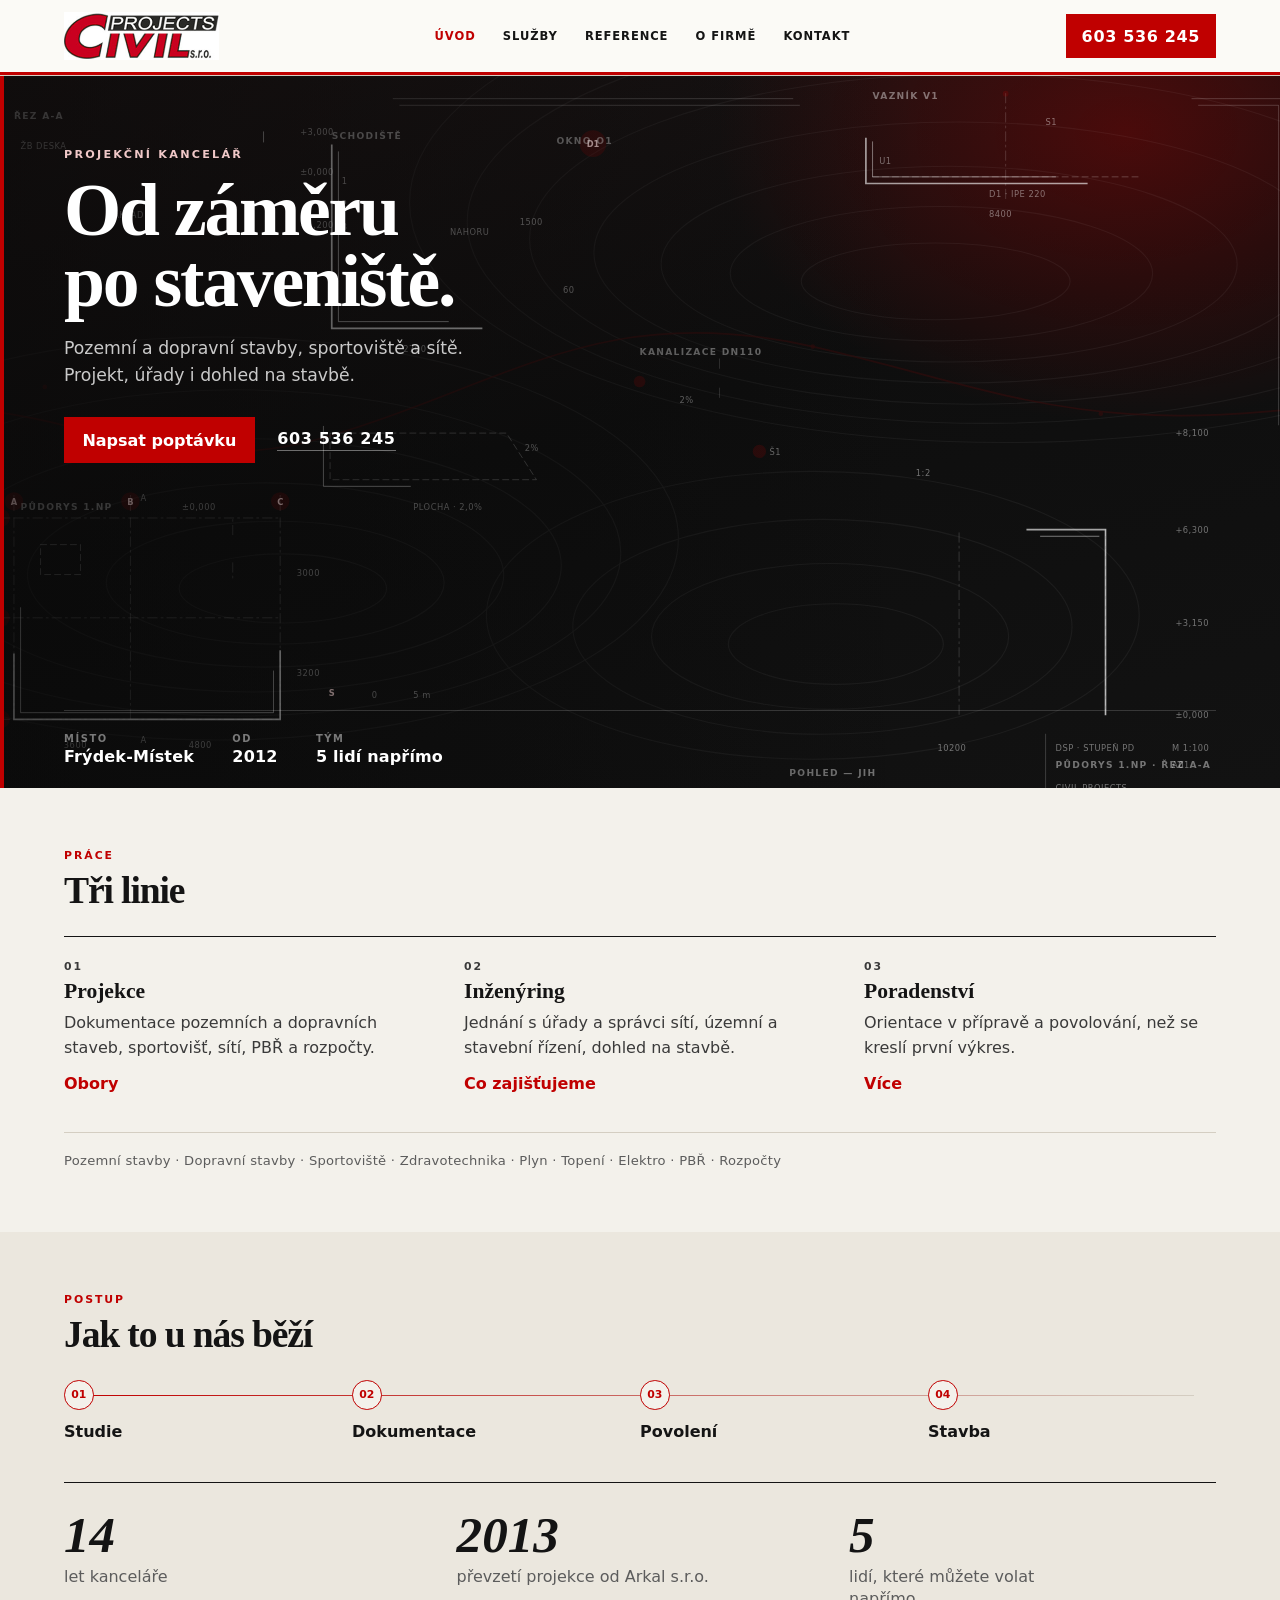
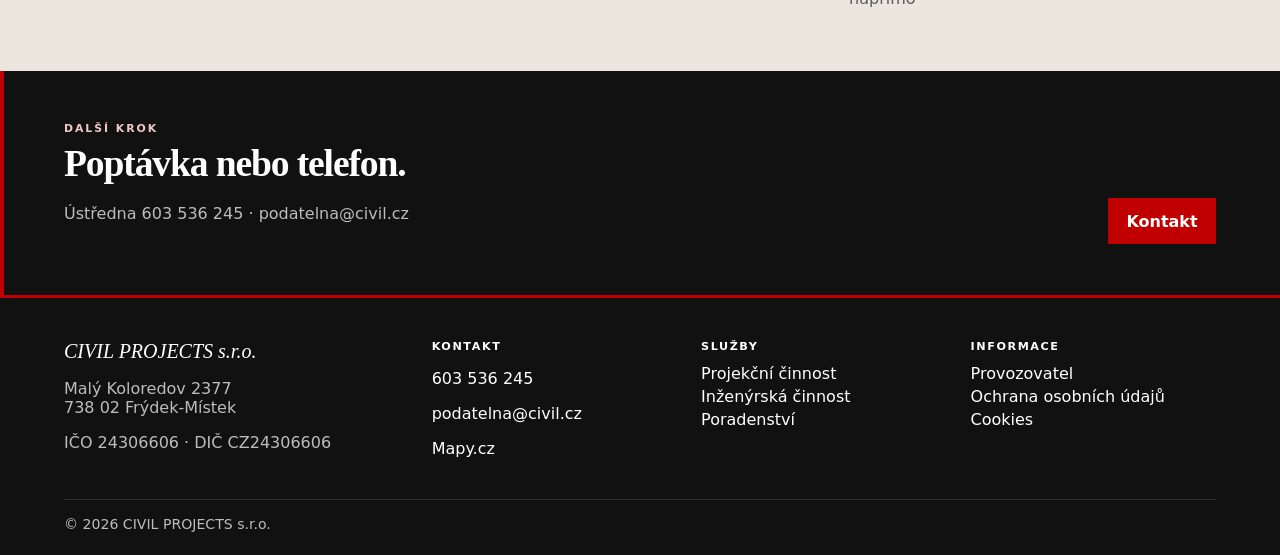
==== commit 8846b8fb: "Open the landing like other project offices: one line, three jobs. Drop the registry aside and servi" ====
--- a/index.html
+++ b/index.html
@@ -7,7 +7,7 @@
 <meta name="description" content="Projektování pozemních a dopravních staveb, sportovišť, inženýrských sítí, požárních zpráv a inženýrská činnost. Frýdek-Místek.">
 <link rel="canonical" href="https://www.civil.cz/">
 <link rel="icon" href="favicon.ico">
-<link rel="stylesheet" href="styles.css?v=10">
+<link rel="stylesheet" href="styles.css?v=11">
 <script type="application/ld+json">{"@context":"https://schema.org","@type":"ProfessionalService","name":"CIVIL PROJECTS s.r.o.","url":"https://www.civil.cz/","email":"podatelna@civil.cz","telephone":"+420603536245","address":{"@type":"PostalAddress","streetAddress":"Malý Koloredov 2377","postalCode":"738 02","addressLocality":"Frýdek-Místek","addressCountry":"CZ"}}</script>
 </head>
 <body class="civil" data-form-endpoint="/api/form.php" data-turnstile-site-key="">
@@ -318,56 +318,58 @@
 
   <div class="wrap hero-layout">
     <div class="hero-copy">
-      <p class="eyebrow">Frýdek-Místek · od 2012</p>
-      <h1>Projektujeme stavby, které projdou úřady i realizací.</h1>
-      <p>Projekční a inženýrská kancelář. Pozemní a dopravní stavby, sportoviště, sítě, požární bezpečnost, rozpočty a zastupování investora.</p>
+      <p class="eyebrow">Projekční kancelář</p>
+      <h1>Od záměru po staveniště.</h1>
+      <p class="hero-lead">Pozemní a dopravní stavby, sportoviště a sítě. Projekt, úřady i dohled na stavbě.</p>
       <div class="hero-actions">
         <a class="btn btn-red" href="kontakt.html">Napsat poptávku</a>
-        <a class="btn btn-ghost" href="sluzby.html">Co umíme</a>
+        <a class="hero-phone" href="tel:+420603536245">603 536 245</a>
       </div>
     </div>
-    <aside class="hero-meta" aria-label="Údaje kanceláře">
-      <p class="sheet-k">Kancelář</p>
-      <dl class="sheet-dl">
-        <div><dt>Sídlo</dt><dd>Frýdek-Místek</dd></div>
-        <div><dt>Zápis</dt><dd>13. 6. 2012</dd></div>
-        <div><dt>IČO</dt><dd>24306606</dd></div>
-        <div><dt>DS</dt><dd>82aeb3x</dd></div>
-      </dl>
-      <p class="sheet-note">Krajský soud v Ostravě, C 60880</p>
-    </aside>
+    <ul class="hero-proof">
+      <li><span>Místo</span> Frýdek-Místek</li>
+      <li><span>Od</span> 2012</li>
+      <li><span>Tým</span> 5 lidí napřímo</li>
+    </ul>
   </div>
 </section>
-<div class="ticker" aria-hidden="true">
-  <div class="ticker-track">
-    <span>Pozemní stavby</span><span>Dopravní stavby</span><span>Sportoviště</span><span>Zdravotechnika</span><span>Plyn</span><span>Topení</span><span>Elektro</span><span>PBŘ</span><span>Rozpočty</span><span>Inženýring</span>
-    <span>Pozemní stavby</span><span>Dopravní stavby</span><span>Sportoviště</span><span>Zdravotechnika</span><span>Plyn</span><span>Topení</span><span>Elektro</span><span>PBŘ</span><span>Rozpočty</span><span>Inženýring</span>
-  </div>
-</div>
 <section class="section">
   <div class="wrap">
-    <p class="kicker">Postup</p>
-    <h2>Od námětu po staveniště</h2>
-    <ol class="spine">
-      <li data-reveal="1"><b>01</b><span>Studie a DUR</span></li>
-      <li data-reveal="2"><b>02</b><span>DSP, DPS, PBŘ, rozpočet</span></li>
-      <li data-reveal="3"><b>03</b><span>Úřady, DOSS, sítě</span></li>
-      <li data-reveal="4"><b>04</b><span>Výstavba a dohled</span></li>
-    </ol>
+    <p class="kicker">Práce</p>
+    <h2>Tři linie</h2>
+    <ul class="pillars">
+      <li data-reveal="1">
+        <p class="kicker">01</p>
+        <h3>Projekce</h3>
+        <p>Dokumentace pozemních a dopravních staveb, sportovišť, sítí, PBŘ a rozpočty.</p>
+        <p><a href="projekce.html">Obory</a></p>
+      </li>
+      <li data-reveal="2">
+        <p class="kicker">02</p>
+        <h3>Inženýring</h3>
+        <p>Jednání s úřady a správci sítí, územní a stavební řízení, dohled na stavbě.</p>
+        <p><a href="inzenyring.html">Co zajišťujeme</a></p>
+      </li>
+      <li data-reveal="3">
+        <p class="kicker">03</p>
+        <h3>Poradenství</h3>
+        <p>Orientace v přípravě a povolování, než se kreslí první výkres.</p>
+        <p><a href="poradenstvi.html">Více</a></p>
+      </li>
+    </ul>
+    <p class="discipline-line">Pozemní stavby · Dopravní stavby · Sportoviště · Zdravotechnika · Plyn · Topení · Elektro · PBŘ · Rozpočty</p>
   </div>
 </section>
 <section class="section section-alt">
   <div class="wrap">
-    <p class="kicker">Nabídka</p>
-    <h2>Co vám můžeme nabídnout</h2>
-    <ul class="schedule">
-      <li data-reveal="1"><span>01</span><div><h3>Pozemní a dopravní stavby</h3><p>Obytné, občanské i průmyslové objekty. Komunikace, chodníky, parkoviště, zastávky.</p></div></li>
-      <li data-reveal="2"><span>02</span><div><h3>Zdravotechnika a sítě</h3><p>Voda, kanalizace, plyn, topení — vnitřní rozvody i přípojky.</p></div></li>
-      <li data-reveal="3"><span>03</span><div><h3>Sportoviště a hřiště</h3><p>Tělocvičny, multifunkční hřiště, dětská hřiště včetně odvodnění.</p></div></li>
-      <li data-reveal="1"><span>04</span><div><h3>Inženýring</h3><p>Jednání s DOSS a správci sítí, územní a stavební řízení, vynětí ze ZPF.</p></div></li>
-      <li data-reveal="2"><span>05</span><div><h3>Požární zprávy</h3><p>Požárně bezpečnostní řešení ve všech stupních projektu.</p></div></li>
-      <li data-reveal="3"><span>06</span><div><h3>Rozpočty</h3><p>Podle ceníků ÚRS Praha — pro dotace, smlouvy i financování.</p></div></li>
-    </ul>
+    <p class="kicker">Postup</p>
+    <h2>Jak to u nás běží</h2>
+    <ol class="spine">
+      <li data-reveal="1"><b>01</b><span>Studie</span></li>
+      <li data-reveal="2"><b>02</b><span>Dokumentace</span></li>
+      <li data-reveal="3"><b>03</b><span>Povolení</span></li>
+      <li data-reveal="4"><b>04</b><span>Stavba</span></li>
+    </ol>
     <div class="metrics">
       <p data-reveal="1"><b data-years-since="2012">14</b> let kanceláře</p>
       <p data-reveal="2"><b>2013</b> převzetí projekce od Arkal s.r.o.</p>
@@ -380,7 +382,7 @@
     <div>
       <p class="kicker kicker-on-dark">Další krok</p>
       <h2>Poptávka nebo telefon.</h2>
-      <p class="lede lede-on-dark">Ústředna 603 536 245 · podatelna@civil.cz · datová schránka 82aeb3x.</p>
+      <p class="lede lede-on-dark">Ústředna 603 536 245 · podatelna@civil.cz</p>
     </div>
     <a class="btn btn-red" href="kontakt.html">Kontakt</a>
   </div>
@@ -418,6 +420,6 @@
   </div>
   <p class="wrap footer-bar">© 2026 CIVIL PROJECTS s.r.o.</p>
 </footer>
-<script src="main.js?v=10" defer></script>
+<script src="main.js?v=11" defer></script>
 </body>
 </html>
--- a/styles.css
+++ b/styles.css
@@ -143,7 +143,7 @@
   position: relative;
   overflow: hidden;
   color: #fff;
-  padding: 4rem 0 4.4rem;
+  padding: 4.5rem 0 0;
   background:
     radial-gradient(ellipse 55% 70% at 88% 8%, rgba(192, 0, 0, 0.32), transparent 58%),
     linear-gradient(165deg, #1c1414 0%, #0e0e0e 48%, #121212 100%);
@@ -157,6 +157,14 @@
   width: 4px;
   background: var(--red);
   z-index: 2;
+}
+.hero::after {
+  content: "";
+  position: absolute;
+  inset: 0;
+  background: linear-gradient(90deg, rgba(8, 8, 8, 0.62) 0%, rgba(8, 8, 8, 0.28) 46%, transparent 72%);
+  pointer-events: none;
+  z-index: 0;
 }
 .hero-land {
   position: absolute;
@@ -313,12 +321,13 @@
 .hero-layout {
   position: relative;
   z-index: 1;
-  display: grid;
-  gap: 2.4rem;
-  align-items: end;
-}
-@media (min-width: 880px) {
-  .hero-layout { grid-template-columns: 1.55fr 0.7fr; }
+  display: flex;
+  flex-direction: column;
+  min-height: min(70vh, 34rem);
+  padding-bottom: 0;
+}
+@media (min-width: 800px) {
+  .hero-layout { min-height: min(78vh, 40rem); }
 }
 .eyebrow {
   color: #f0c8c8;
@@ -331,90 +340,62 @@
 .hero h1, .page-head h1, h2 {
   font-family: var(--display);
   font-weight: 600;
+  font-style: normal;
+  letter-spacing: -0.03em;
 }
 .hero h1 {
   margin: 0;
-  font-size: clamp(2.2rem, 5.6vw, 3.85rem);
-  line-height: 1.02;
-  max-width: 13ch;
-  font-style: italic;
-}
-.hero p {
-  max-width: 36rem;
+  font-size: clamp(2.6rem, 7vw, 4.6rem);
+  line-height: 0.96;
+  max-width: 11ch;
+}
+.hero-lead {
+  max-width: 28rem;
+  margin: 1.15rem 0 0;
   color: rgba(255, 255, 255, 0.78);
-  font-size: 1.06rem;
-  line-height: 1.65;
+  font-size: 1.08rem;
+  line-height: 1.55;
 }
 .hero-actions {
   display: flex;
   flex-wrap: wrap;
-  gap: 0.75rem;
-  margin-top: 1.6rem;
-}
-.hero-meta {
-  border-left: 1px solid rgba(255, 255, 255, 0.22);
-  padding: 0.15rem 0 0.15rem 1.35rem;
-}
-.sheet-k {
-  margin: 0 0 0.85rem;
-  letter-spacing: 0.18em;
-  text-transform: uppercase;
-  font-size: 0.66rem;
-  color: #f0c8c8;
+  align-items: center;
+  gap: 1rem 1.4rem;
+  margin-top: 1.8rem;
+}
+.hero-phone {
+  color: #fff;
+  font-weight: 800;
+  text-decoration: none;
+  letter-spacing: 0.04em;
+  border-bottom: 1px solid rgba(255, 255, 255, 0.4);
+  padding-bottom: 0.12rem;
+}
+.hero-phone:hover { border-bottom-color: #fff; }
+.hero-proof {
+  list-style: none;
+  margin: auto 0 0;
+  padding: 1.35rem 0;
+  border-top: 1px solid rgba(255, 255, 255, 0.16);
+  display: grid;
+  gap: 1rem 2.4rem;
+}
+@media (min-width: 640px) {
+  .hero-proof { grid-template-columns: repeat(3, max-content); }
+}
+.hero-proof li {
+  margin: 0;
   font-weight: 700;
-}
-.sheet-dl {
-  margin: 0;
-  display: grid;
-  gap: 0.85rem;
-}
-.sheet-dl dt {
+  letter-spacing: 0.01em;
+}
+.hero-proof span {
+  display: block;
+  margin-bottom: 0.22rem;
   font-size: 0.62rem;
-  letter-spacing: 0.14em;
-  text-transform: uppercase;
-  color: rgba(255, 255, 255, 0.48);
-}
-.sheet-dl dd {
-  margin: 0.12rem 0 0;
-  font-weight: 700;
-  font-variant-numeric: tabular-nums;
-  letter-spacing: 0.02em;
-}
-.sheet-note {
-  margin: 1rem 0 0;
-  font-size: 0.78rem;
-  color: rgba(255, 255, 255, 0.5);
-}
-
-.ticker {
-  overflow: hidden;
-  background: var(--steel);
-  color: rgba(255, 255, 255, 0.62);
-  padding: 0.72rem 0;
-}
-.ticker-track {
-  display: flex;
-  gap: 2.4rem;
-  width: max-content;
-  animation: ticker 36s linear infinite;
-  font-weight: 700;
   letter-spacing: 0.16em;
   text-transform: uppercase;
-  font-size: 0.66rem;
-}
-.ticker-track span { white-space: nowrap; }
-.ticker-track span::before {
-  content: "";
-  display: inline-block;
-  width: 0.4rem;
-  height: 0.4rem;
-  margin-right: 0.75rem;
-  background: var(--red);
-  vertical-align: 0.08em;
-}
-@keyframes ticker {
-  from { transform: translateX(0); }
-  to { transform: translateX(-50%); }
+  color: rgba(255, 255, 255, 0.45);
+  font-weight: 700;
 }
 
 .btn {
@@ -448,8 +429,7 @@
 .page-head h1 {
   margin: 0 0 1.6rem;
   font-size: clamp(1.9rem, 4vw, 2.75rem);
-  font-style: italic;
-  line-height: 1.1;
+  line-height: 1.08;
 }
 .kicker {
   margin: 0 0 0.45rem;
@@ -463,10 +443,40 @@
 h2 {
   margin: 0 0 1.5rem;
   font-size: clamp(1.65rem, 3vw, 2.35rem);
-  font-style: italic;
 }
 .lede { max-width: 42rem; color: var(--ink-soft); line-height: 1.65; }
 .lede-on-dark { color: rgba(255, 255, 255, 0.72); }
+
+.pillars {
+  list-style: none;
+  margin: 0;
+  padding: 1.4rem 0 0;
+  border-top: 1px solid var(--ink);
+  display: grid;
+  gap: 1.8rem 3rem;
+}
+@media (min-width: 800px) {
+  .pillars { grid-template-columns: repeat(3, 1fr); }
+}
+.pillars h3 {
+  margin: 0.15rem 0 0.45rem;
+  font-size: 1.35rem;
+  font-family: var(--display);
+  font-weight: 600;
+}
+.pillars p { margin: 0; color: var(--ink-soft); line-height: 1.55; }
+.pillars p + p { margin-top: 0.7rem; }
+.pillars a { font-weight: 700; color: var(--red); text-decoration: none; }
+.pillars li:hover h3 { color: var(--red); }
+.discipline-line {
+  margin: 2.2rem 0 0;
+  padding-top: 1.1rem;
+  border-top: 1px solid var(--line);
+  color: var(--muted);
+  font-size: 0.82rem;
+  line-height: 1.6;
+  letter-spacing: 0.02em;
+}
 
 .spine {
   list-style: none;
@@ -811,7 +821,7 @@
 
 @media (prefers-reduced-motion: reduce) {
   html { scroll-behavior: auto; }
-  .hero-land, .hero-draw, .ticker-track, .spine::before, .site-header::after { animation: none; }
+  .hero-land, .hero-draw, .spine::before, .site-header::after { animation: none; }
   .hero-draw .dwg-line,
   .hero-draw .dwg-red,
   .hero-draw .dwg-dim,
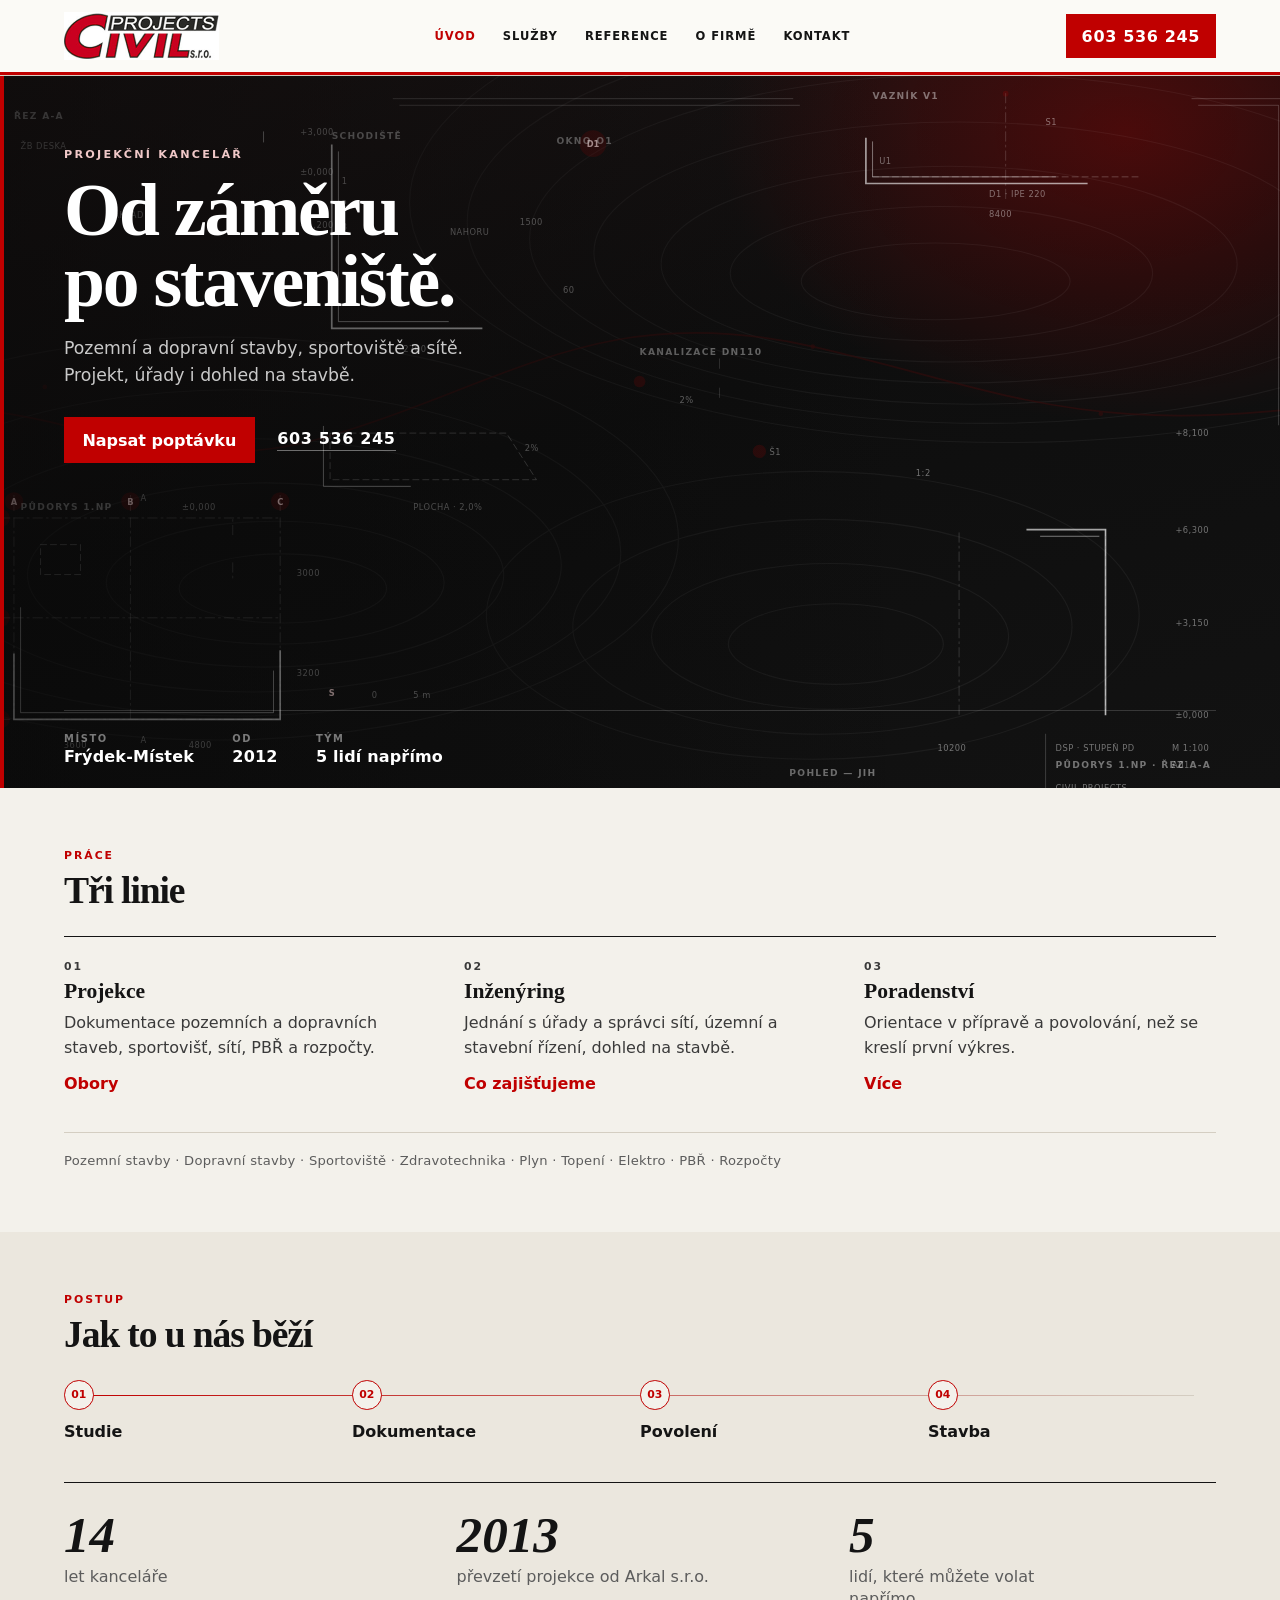
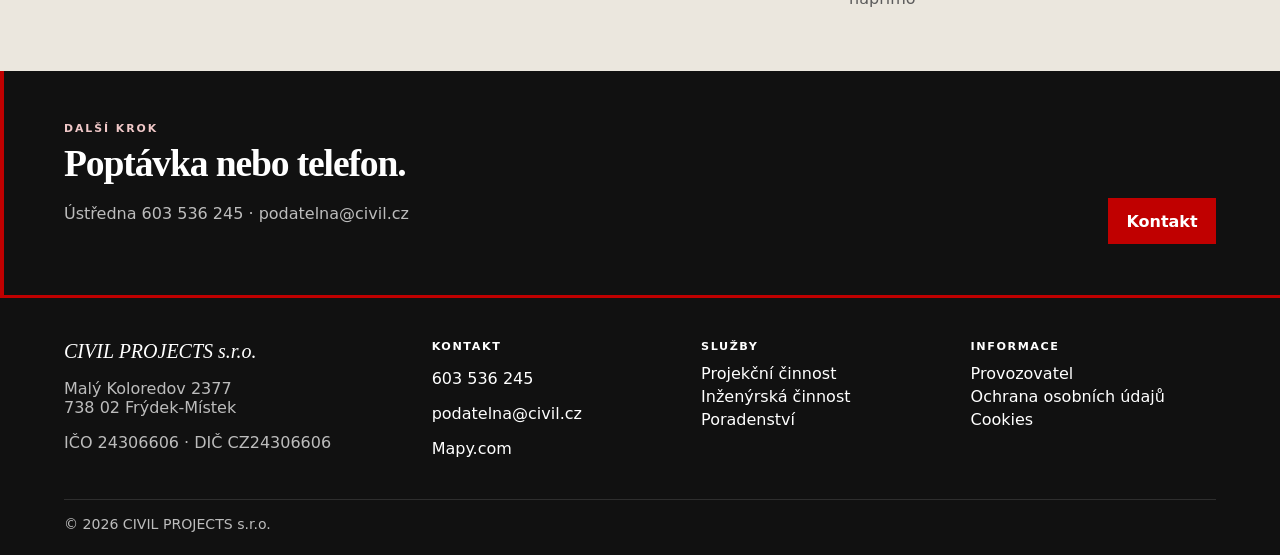
==== commit eacb8ffd: "Point office map links at Mapy.com. The old mapy.cz short link no longer resolves after the rename. " ====
--- a/index.html
+++ b/index.html
@@ -7,7 +7,7 @@
 <meta name="description" content="Projektování pozemních a dopravních staveb, sportovišť, inženýrských sítí, požárních zpráv a inženýrská činnost. Frýdek-Místek.">
 <link rel="canonical" href="https://www.civil.cz/">
 <link rel="icon" href="favicon.ico">
-<link rel="stylesheet" href="styles.css?v=11">
+<link rel="stylesheet" href="styles.css?v=12">
 <script type="application/ld+json">{"@context":"https://schema.org","@type":"ProfessionalService","name":"CIVIL PROJECTS s.r.o.","url":"https://www.civil.cz/","email":"podatelna@civil.cz","telephone":"+420603536245","address":{"@type":"PostalAddress","streetAddress":"Malý Koloredov 2377","postalCode":"738 02","addressLocality":"Frýdek-Místek","addressCountry":"CZ"}}</script>
 </head>
 <body class="civil" data-form-endpoint="/api/form.php" data-turnstile-site-key="">
@@ -399,7 +399,7 @@
       <h2>Kontakt</h2>
       <p><a href="tel:+420603536245">603 536 245</a></p>
       <p><a href="mailto:podatelna@civil.cz">podatelna@civil.cz</a></p>
-      <p><a href="https://mapy.cz/s/5tuQ" target="_blank" rel="noopener noreferrer">Mapy.cz</a></p>
+      <p><a href="https://mapy.com/fnc/v1/showmap?center=18.34259,49.68184&amp;zoom=17&amp;marker=true" target="_blank" rel="noopener noreferrer">Mapy.com</a></p>
     </div>
     <div>
       <h2>Služby</h2>
@@ -420,6 +420,6 @@
   </div>
   <p class="wrap footer-bar">© 2026 CIVIL PROJECTS s.r.o.</p>
 </footer>
-<script src="main.js?v=11" defer></script>
+<script src="main.js?v=12" defer></script>
 </body>
 </html>
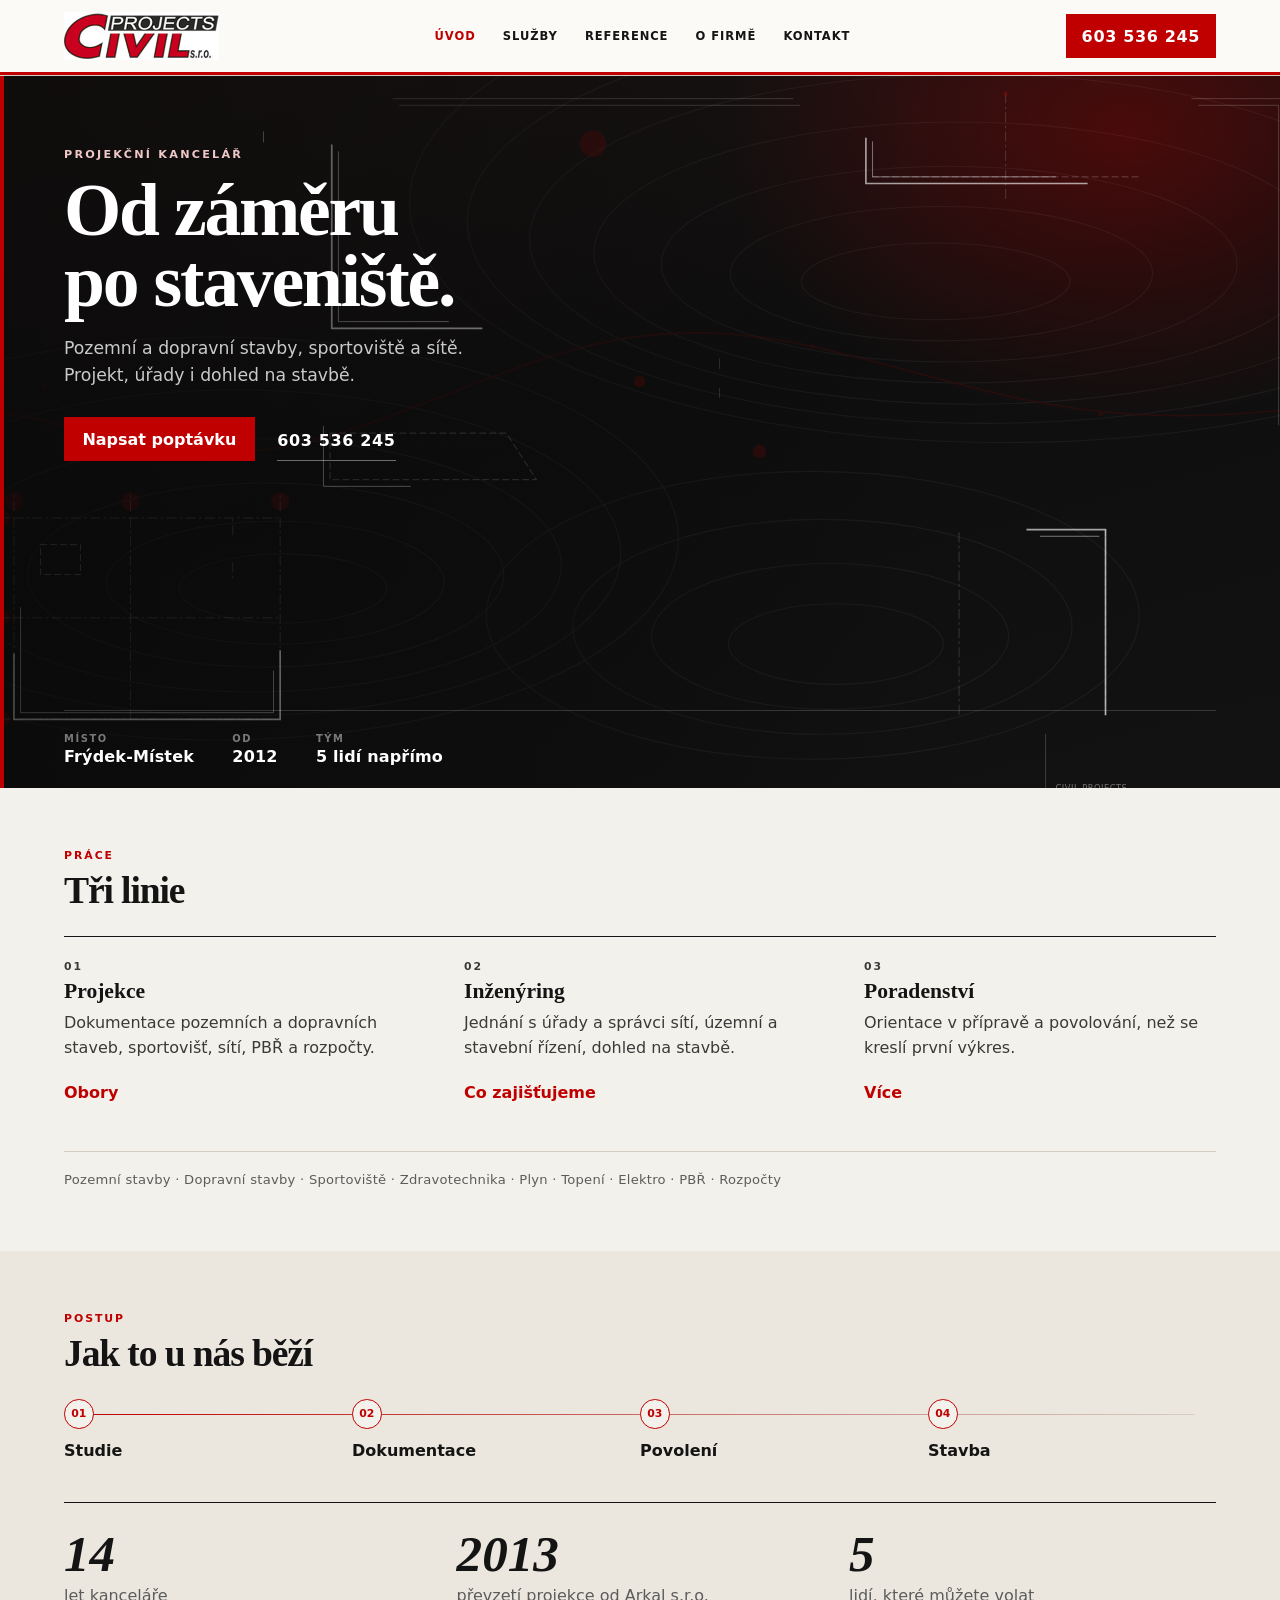
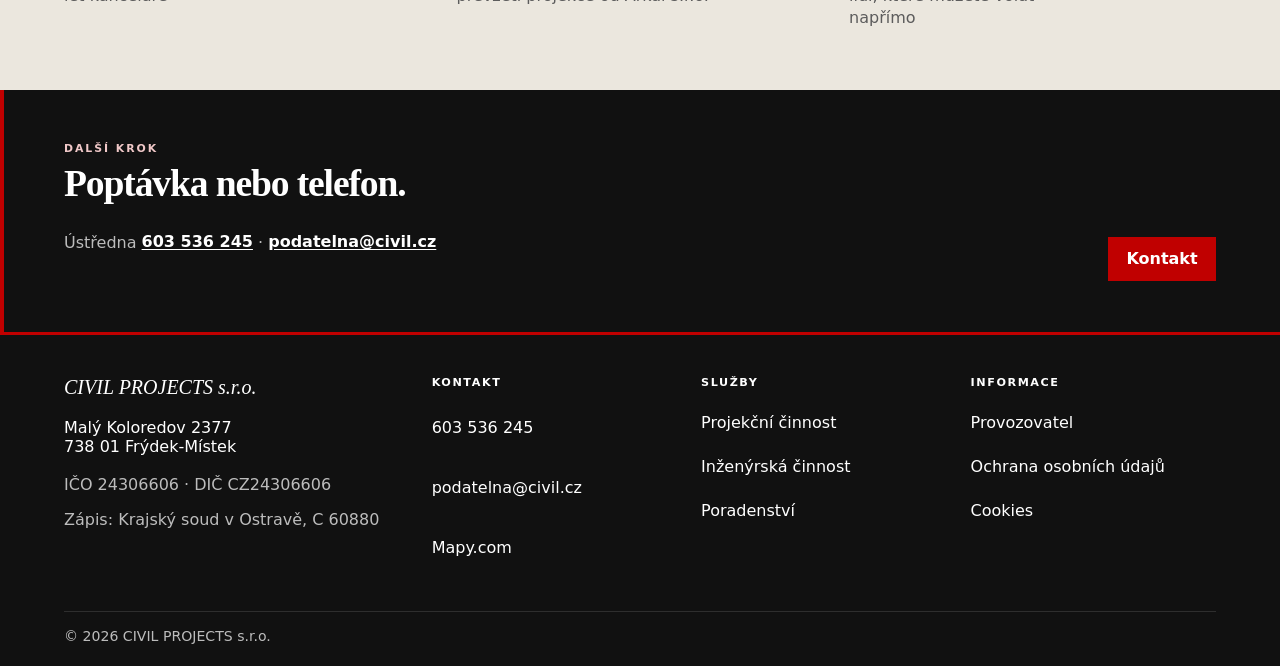
==== commit c769b88d: "Meet the launch checklist: registry in the footer, 44px taps, and no drawing dimensions on the site." ====
--- a/index.html
+++ b/index.html
@@ -7,8 +7,20 @@
 <meta name="description" content="Projektování pozemních a dopravních staveb, sportovišť, inženýrských sítí, požárních zpráv a inženýrská činnost. Frýdek-Místek.">
 <link rel="canonical" href="https://www.civil.cz/">
 <link rel="icon" href="favicon.ico">
-<link rel="stylesheet" href="styles.css?v=12">
-<script type="application/ld+json">{"@context":"https://schema.org","@type":"ProfessionalService","name":"CIVIL PROJECTS s.r.o.","url":"https://www.civil.cz/","email":"podatelna@civil.cz","telephone":"+420603536245","address":{"@type":"PostalAddress","streetAddress":"Malý Koloredov 2377","postalCode":"738 02","addressLocality":"Frýdek-Místek","addressCountry":"CZ"}}</script>
+<link rel="apple-touch-icon" href="favicon.ico">
+<meta property="og:title" content="__TITLE__">
+<meta property="og:description" content="__DESC__">
+<meta property="og:url" content="__CANON__">
+<meta property="og:type" content="website">
+<meta property="og:locale" content="cs_CZ">
+<meta property="og:image" content="https://www.civil.cz/img/og.png">
+<meta property="og:image:width" content="1200">
+<meta property="og:image:height" content="630">
+<meta property="og:image:alt" content="CIVIL PROJECTS s.r.o.">
+<meta name="twitter:card" content="summary_large_image">
+<meta name="twitter:image" content="https://www.civil.cz/img/og.png">
+<link rel="stylesheet" href="styles.css?v=13">
+<script type="application/ld+json">{"@context":"https://schema.org","@type":"ProfessionalService","name":"CIVIL PROJECTS s.r.o.","url":"https://www.civil.cz/","email":"podatelna@civil.cz","telephone":"+420603536245","address":{"@type":"PostalAddress","streetAddress":"Malý Koloredov 2377","postalCode":"738 01","addressLocality":"Frýdek-Místek","addressCountry":"CZ"}}</script>
 </head>
 <body class="civil" data-form-endpoint="/api/form.php" data-turnstile-site-key="">
 <a class="skip" href="#obsah">Přeskočit na obsah</a>
@@ -60,27 +72,27 @@
     <path d="M32 32 h1536 v836 H32 z" class="dwg-dim"/>
     <path d="M1288 788 h280 v80 h-280 z" class="dwg-dim"/>
     <path d="M1288 788 v80 M1428 788 v80 M1288 816 h280" class="dwg-dim"/>
-    <text class="dwg-note dwg-kote" x="1300" y="808">DSP · STUPEŇ PD</text>
-    <text class="dwg-note" x="1300" y="828">PŮDORYS 1.NP · ŘEZ A-A</text>
-    <text class="dwg-note dwg-kote" x="1440" y="808">M 1:100</text>
-    <text class="dwg-note dwg-kote" x="1440" y="828">A01</text>
+    <text class="dwg-note dwg-kote" x="1300" y="808"></text>
+    <text class="dwg-note" x="1300" y="828"></text>
+    <text class="dwg-note dwg-kote" x="1440" y="808"></text>
+    <text class="dwg-note dwg-kote" x="1440" y="828"></text>
     <text class="dwg-note dwg-kote" x="1300" y="856">CIVIL PROJECTS</text>
   </g>
 
   <g class="dwg dwg-plan s1">
     <circle cx="48" cy="508" r="11" class="dwg-red"/>
-    <text class="dwg-note dwg-axis-lbl" x="48" y="512" text-anchor="middle">A</text>
+    <text class="dwg-note dwg-axis-lbl" x="48" y="512" text-anchor="middle"></text>
     <circle cx="188" cy="508" r="11" class="dwg-red"/>
-    <text class="dwg-note dwg-axis-lbl" x="188" y="512" text-anchor="middle">B</text>
+    <text class="dwg-note dwg-axis-lbl" x="188" y="512" text-anchor="middle"></text>
     <circle cx="368" cy="508" r="11" class="dwg-red"/>
-    <text class="dwg-note dwg-axis-lbl" x="368" y="512" text-anchor="middle">C</text>
+    <text class="dwg-note dwg-axis-lbl" x="368" y="512" text-anchor="middle"></text>
     <path d="M48 519 v-22 M188 519 v-22 M368 519 v-22" class="dwg-axis"/>
     <circle cx="32" cy="528" r="11" class="dwg-red"/>
-    <text class="dwg-note dwg-axis-lbl" x="32" y="532" text-anchor="middle">1</text>
+    <text class="dwg-note dwg-axis-lbl" x="32" y="532" text-anchor="middle"></text>
     <circle cx="32" cy="648" r="11" class="dwg-red"/>
-    <text class="dwg-note dwg-axis-lbl" x="32" y="652" text-anchor="middle">2</text>
+    <text class="dwg-note dwg-axis-lbl" x="32" y="652" text-anchor="middle"></text>
     <circle cx="32" cy="770" r="11" class="dwg-red"/>
-    <text class="dwg-note dwg-axis-lbl" x="32" y="774" text-anchor="middle">3</text>
+    <text class="dwg-note dwg-axis-lbl" x="32" y="774" text-anchor="middle"></text>
     <path d="M43 528 h-22 M43 648 h-22 M43 770 h-22" class="dwg-axis"/>
     <path d="M48 528 v242 M188 528 v242 M368 528 v242" class="dwg-axis"/>
     <path d="M48 528 h320 M48 648 h320 M48 770 h320" class="dwg-axis"/>
@@ -114,31 +126,31 @@
     <path d="M311 548 v-18 M311 582 v18" class="dwg-axis"/>
 
     <path d="M200 528 v-10 l8 6 h12 l8-6" class="dwg-red"/>
-    <text class="dwg-note dwg-kote" x="200" y="508">A</text>
+    <text class="dwg-note dwg-kote" x="200" y="508"></text>
     <path d="M200 770 v10 l8-6 h12 l8 6" class="dwg-red"/>
-    <text class="dwg-note dwg-kote" x="200" y="798">A</text>
+    <text class="dwg-note dwg-kote" x="200" y="798"></text>
     <path d="M210 518 v262" class="dwg-red"/>
 
     <path d="M48 788 h320" class="dwg-dim"/>
     <path d="M48 784 v8 M188 784 v8 M368 784 v8" class="dwg-dim"/>
-    <text class="dwg-note dwg-kote" x="108" y="804">3600</text>
-    <text class="dwg-note dwg-kote" x="258" y="804">4800</text>
+    <text class="dwg-note dwg-kote" x="108" y="804"></text>
+    <text class="dwg-note dwg-kote" x="258" y="804"></text>
     <path d="M380 528 v242" class="dwg-dim"/>
     <path d="M376 528 h8 M376 648 h8 M376 770 h8" class="dwg-dim"/>
-    <text class="dwg-note dwg-kote" x="388" y="598">3000</text>
-    <text class="dwg-note dwg-kote" x="388" y="718">3200</text>
-    <text class="dwg-note" x="56" y="518">PŮDORYS 1.NP</text>
-    <text class="dwg-note dwg-kote" x="250" y="518">±0,000</text>
+    <text class="dwg-note dwg-kote" x="388" y="598"></text>
+    <text class="dwg-note dwg-kote" x="388" y="718"></text>
+    <text class="dwg-note" x="56" y="518"></text>
+    <text class="dwg-note dwg-kote" x="250" y="518"></text>
   </g>
 
   <g class="dwg dwg-north s1">
     <circle cx="430" cy="760" r="22" class="dwg-line"/>
     <path d="M430 746 v28 M422 754 l8-8 8 8" class="dwg-red"/>
-    <text class="dwg-note dwg-axis-lbl" x="430" y="742" text-anchor="middle">S</text>
+    <text class="dwg-note dwg-axis-lbl" x="430" y="742" text-anchor="middle"></text>
     <path d="M468 752 h80" class="dwg-dim"/>
     <path d="M468 748 v8 M508 748 v8 M548 748 v8" class="dwg-dim"/>
-    <text class="dwg-note dwg-kote" x="478" y="744">0</text>
-    <text class="dwg-note dwg-kote" x="528" y="744">5 m</text>
+    <text class="dwg-note dwg-kote" x="478" y="744"></text>
+    <text class="dwg-note dwg-kote" x="528" y="744"></text>
   </g>
 
   <g class="dwg dwg-elev">
@@ -148,7 +160,7 @@
       <rect x="988" y="764" width="384" height="16" class="dwg-fill"/>
       <rect x="960" y="780" width="460" height="36" class="dwg-fill dwg-earth"/>
       <path d="M960 816 Q1040 800 1120 812 T1280 804 T1420 816" class="dwg-dim"/>
-      <text class="dwg-note" x="980" y="838">POHLED — JIH</text>
+      <text class="dwg-note" x="980" y="838"></text>
     </g>
     <g class="s3">
       <path d="M1008 764 v-222 h352 v222" class="dwg-cut"/>
@@ -184,28 +196,28 @@
       <rect x="1172" y="392" width="24" height="26" class="dwg-red"/>
       <path d="M1008 542 h352" class="dwg-line"/>
       <path d="M1100 470 L1128 488" class="dwg-dim"/>
-      <text class="dwg-note dwg-kote" x="1132" y="478">1:2</text>
+      <text class="dwg-note dwg-kote" x="1132" y="478"></text>
       <path d="M1248 542 v-40" class="dwg-line"/>
       <path d="M1244 510 h8 M1244 542 h8" class="dwg-dim"/>
     </g>
     <g class="s6">
       <path d="M980 780 v12 M1380 780 v12" class="dwg-dim"/>
       <path d="M980 792 h400" class="dwg-dim"/>
-      <text class="dwg-note dwg-kote" x="1158" y="808">10200</text>
+      <text class="dwg-note dwg-kote" x="1158" y="808"></text>
       <path d="M1392 418 v346" class="dwg-dim"/>
       <path d="M1388 418 h8 M1388 542 h8 M1388 654 h8 M1388 764 h8" class="dwg-dim"/>
       <path d="M1404 542 h36 M1422 542 l-8-4 v8 z" class="dwg-red"/>
-      <text class="dwg-note dwg-kote" x="1444" y="546">+6,300</text>
+      <text class="dwg-note dwg-kote" x="1444" y="546"></text>
       <path d="M1404 654 h36 M1422 654 l-8-4 v8 z" class="dwg-red"/>
-      <text class="dwg-note dwg-kote" x="1444" y="658">+3,150</text>
+      <text class="dwg-note dwg-kote" x="1444" y="658"></text>
       <path d="M1404 764 h36 M1422 764 l-8-4 v8 z" class="dwg-red"/>
-      <text class="dwg-note dwg-kote" x="1444" y="768">±0,000</text>
-      <text class="dwg-note dwg-kote" x="1444" y="430">+8,100</text>
+      <text class="dwg-note dwg-kote" x="1444" y="768"></text>
+      <text class="dwg-note dwg-kote" x="1444" y="430"></text>
     </g>
   </g>
 
   <g class="dwg dwg-truss s3">
-    <text class="dwg-note" x="1080" y="24">VAZNÍK V1</text>
+    <text class="dwg-note" x="1080" y="24"></text>
     <path d="M1240 18 v128" class="dwg-axis"/>
     <path d="M1072 72 L1240 14 L1408 72 L1408 126 L1072 126 Z" class="dwg-cut"/>
     <path d="M1080 76 L1240 22 L1400 76 L1400 118 L1080 118 Z" class="dwg-line"/>
@@ -220,16 +232,16 @@
     <circle cx="1076" cy="122" r="1.6" class="dwg-dim"/>
     <circle cx="1084" cy="122" r="1.6" class="dwg-dim"/>
     <circle cx="1240" cy="18" r="3.5" class="dwg-red"/>
-    <text class="dwg-note dwg-kote" x="1088" y="102">U1</text>
-    <text class="dwg-note dwg-kote" x="1288" y="56">S1</text>
-    <text class="dwg-note dwg-kote" x="1220" y="142">D1 · IPE 220</text>
+    <text class="dwg-note dwg-kote" x="1088" y="102"></text>
+    <text class="dwg-note dwg-kote" x="1288" y="56"></text>
+    <text class="dwg-note dwg-kote" x="1220" y="142"></text>
     <path d="M1072 150 h336" class="dwg-dim"/>
     <path d="M1072 146 v8 M1408 146 v8" class="dwg-dim"/>
-    <text class="dwg-note dwg-kote" x="1220" y="166">8400</text>
+    <text class="dwg-note dwg-kote" x="1220" y="166"></text>
   </g>
 
   <g class="dwg dwg-stair s4">
-    <text class="dwg-note" x="430" y="72">SCHODIŠTĚ</text>
+    <text class="dwg-note" x="430" y="72"></text>
     <path d="M430 80 h220 v220 H430 z" class="dwg-cut"/>
     <path d="M438 88 h204 v204 H438 z" class="dwg-line"/>
     <path d="M430 110 h72 v28 h72 v28 h76" class="dwg-line"/>
@@ -237,20 +249,20 @@
     <path d="M430 138 h220 M430 166 h220 M430 194 h220 M430 222 h220 M430 250 h220 M430 278 h220" class="dwg-line"/>
     <path d="M438 292 L642 88" class="dwg-red"/>
     <path d="M560 200 l22-22 6 2 -2 8" class="dwg-red"/>
-    <text class="dwg-note dwg-kote" x="572" y="188">NAHORU</text>
-    <text class="dwg-note dwg-kote" x="442" y="126">1</text>
-    <text class="dwg-note dwg-kote" x="442" y="154">2</text>
-    <text class="dwg-note dwg-kote" x="442" y="182">3</text>
+    <text class="dwg-note dwg-kote" x="572" y="188"></text>
+    <text class="dwg-note dwg-kote" x="442" y="126"></text>
+    <text class="dwg-note dwg-kote" x="442" y="154"></text>
+    <text class="dwg-note dwg-kote" x="442" y="182"></text>
     <path d="M430 312 h220" class="dwg-dim"/>
     <path d="M430 308 v8 M650 308 v8" class="dwg-dim"/>
-    <text class="dwg-note dwg-kote" x="516" y="328">2700</text>
+    <text class="dwg-note dwg-kote" x="516" y="328"></text>
   </g>
 
   <g class="dwg dwg-window s5">
     <circle cx="744" cy="78" r="16" class="dwg-red"/>
-    <text class="dwg-note dwg-axis-lbl" x="744" y="82" text-anchor="middle">D1</text>
+    <text class="dwg-note dwg-axis-lbl" x="744" y="82" text-anchor="middle"></text>
     <path d="M744 94 v8" class="dwg-red"/>
-    <text class="dwg-note" x="700" y="78">OKNO O1</text>
+    <text class="dwg-note" x="700" y="78"></text>
     <rect x="700" y="102" width="88" height="138" class="dwg-cut"/>
     <rect x="708" y="110" width="16" height="122" class="dwg-fill"/>
     <rect x="764" y="110" width="16" height="122" class="dwg-fill"/>
@@ -261,12 +273,12 @@
     <path d="M696 240 l12 8 h64 l12-8" class="dwg-line"/>
     <path d="M688 102 v138" class="dwg-dim"/>
     <path d="M684 102 h8 M684 240 h8" class="dwg-dim"/>
-    <text class="dwg-note dwg-kote" x="656" y="176">1500</text>
-    <text class="dwg-note dwg-kote" x="708" y="258">60</text>
+    <text class="dwg-note dwg-kote" x="656" y="176"></text>
+    <text class="dwg-note dwg-kote" x="708" y="258"></text>
   </g>
 
   <g class="dwg dwg-pipe s2">
-    <text class="dwg-note" x="800" y="332">KANALIZACE DN110</text>
+    <text class="dwg-note" x="800" y="332"></text>
     <path d="M800 360 h96 v84 h48" class="dwg-red"/>
     <path d="M800 368 h88 v68 h48" class="dwg-line"/>
     <circle cx="800" cy="364" r="7" class="dwg-red"/>
@@ -277,12 +289,12 @@
     <path d="M884 360 h24 M896 348 v24" class="dwg-line"/>
     <path d="M896 348 v-14 M896 372 v14" class="dwg-axis"/>
     <path d="M860 360 l16 8 8-16" class="dwg-dim"/>
-    <text class="dwg-note dwg-kote" x="848" y="390">2%</text>
-    <text class="dwg-note dwg-kote" x="956" y="452">Š1</text>
+    <text class="dwg-note dwg-kote" x="848" y="390"></text>
+    <text class="dwg-note dwg-kote" x="956" y="452"></text>
   </g>
 
   <g class="dwg dwg-section s6">
-    <text class="dwg-note" x="48" y="48">ŘEZ A-A</text>
+    <text class="dwg-note" x="48" y="48"></text>
     <path d="M48 64 h300" class="dwg-cut"/>
     <path d="M48 64 v96 h300 v-96" class="dwg-line"/>
     <path d="M48 112 h300" class="dwg-line"/>
@@ -295,13 +307,13 @@
     <rect x="48" y="176" width="300" height="28" class="dwg-fill dwg-earth"/>
     <path d="M48 176 h300" class="dwg-red"/>
     <path d="M360 64 h28 M374 64 l-7-4 v8 z" class="dwg-red"/>
-    <text class="dwg-note dwg-kote" x="392" y="68">+3,000</text>
+    <text class="dwg-note dwg-kote" x="392" y="68"></text>
     <path d="M360 112 h28 M374 112 l-7-4 v8 z" class="dwg-red"/>
-    <text class="dwg-note dwg-kote" x="392" y="116">±0,000</text>
+    <text class="dwg-note dwg-kote" x="392" y="116"></text>
     <path d="M360 176 h28 M374 176 l-7-4 v8 z" class="dwg-red"/>
-    <text class="dwg-note dwg-kote" x="392" y="180">−1,200</text>
-    <text class="dwg-note dwg-kote" x="56" y="84">ŽB DESKA</text>
-    <text class="dwg-note dwg-kote" x="160" y="168">ZÁKLAD</text>
+    <text class="dwg-note dwg-kote" x="392" y="180"></text>
+    <text class="dwg-note dwg-kote" x="56" y="84"></text>
+    <text class="dwg-note dwg-kote" x="160" y="168"></text>
   </g>
 
   <g class="dwg dwg-drive s1">
@@ -310,9 +322,9 @@
     <path d="M464 418 v72 M528 418 v72 M592 418 v72" class="dwg-line"/>
     <path d="M420 502 h272" class="dwg-dim"/>
     <path d="M420 498 v8 M692 498 v8" class="dwg-dim"/>
-    <text class="dwg-note dwg-kote" x="528" y="518">PLOCHA · 2,0%</text>
+    <text class="dwg-note dwg-kote" x="528" y="518"></text>
     <path d="M640 430 l18 28" class="dwg-dim"/>
-    <text class="dwg-note dwg-kote" x="662" y="448">2%</text>
+    <text class="dwg-note dwg-kote" x="662" y="448"></text>
   </g>
 </svg>
 
@@ -382,7 +394,7 @@
     <div>
       <p class="kicker kicker-on-dark">Další krok</p>
       <h2>Poptávka nebo telefon.</h2>
-      <p class="lede lede-on-dark">Ústředna 603 536 245 · podatelna@civil.cz</p>
+      <p class="lede lede-on-dark">Ústředna <a href="tel:+420603536245">603 536 245</a> · <a href="mailto:podatelna@civil.cz">podatelna@civil.cz</a></p>
     </div>
     <a class="btn btn-red" href="kontakt.html">Kontakt</a>
   </div>
@@ -392,8 +404,9 @@
   <div class="wrap footer-grid">
     <div>
       <p class="stamp-firm">CIVIL PROJECTS s.r.o.</p>
-      <p>Malý Koloredov 2377<br>738 02 Frýdek-Místek</p>
+      <p><a href="https://mapy.com/fnc/v1/showmap?center=18.34259,49.68184&amp;zoom=17&amp;marker=true" target="_blank" rel="noopener noreferrer">Malý Koloredov 2377<br>738 01 Frýdek-Místek</a></p>
       <p>IČO 24306606 · DIČ CZ24306606</p>
+      <p>Zápis: Krajský soud v Ostravě, C 60880</p>
     </div>
     <div>
       <h2>Kontakt</h2>
@@ -420,6 +433,6 @@
   </div>
   <p class="wrap footer-bar">© 2026 CIVIL PROJECTS s.r.o.</p>
 </footer>
-<script src="main.js?v=12" defer></script>
+<script src="main.js?v=13" defer></script>
 </body>
 </html>
--- a/styles.css
+++ b/styles.css
@@ -73,11 +73,17 @@
   display: flex;
   align-items: center;
   justify-content: space-between;
-  gap: 1rem;
+  gap: 0.55rem;
   min-height: var(--header-h);
 }
+@media (min-width: 900px) {
+  .header-bar { gap: 1rem; }
+}
 .logo-link { display: flex; align-items: center; min-width: 0; }
-.logo { height: 2.4rem; width: auto; }
+.logo { height: 1.85rem; width: auto; }
+@media (min-width: 480px) {
+  .logo { height: 2.4rem; }
+}
 @media (min-width: 640px) {
   .logo { height: 3rem; }
 }
@@ -89,6 +95,9 @@
   .nav-desktop { display: flex; }
 }
 .nav-link {
+  display: inline-flex;
+  align-items: center;
+  min-height: 44px;
   padding: 0.55rem 0.8rem;
   text-decoration: none;
   font-weight: 700;
@@ -99,30 +108,41 @@
 .nav-link[aria-current="page"],
 .nav-link:hover { color: var(--red); }
 .header-cta {
-  display: none;
+  display: inline-flex;
   background: var(--red);
   color: #fff;
   text-decoration: none;
   font-weight: 800;
-  padding: 0.65rem 1rem;
-  min-height: 2.75rem;
-  align-items: center;
+  padding: 0.5rem 0.7rem;
+  min-height: 44px;
+  min-width: 44px;
+  align-items: center;
+  justify-content: center;
   letter-spacing: 0.04em;
   transition: background 0.2s ease;
+  flex-shrink: 0;
+  font-size: 0.78rem;
 }
 @media (min-width: 900px) {
-  .header-cta { display: inline-flex; }
+  .header-cta {
+    padding: 0.65rem 1rem;
+    font-size: 1rem;
+  }
 }
 .header-cta:hover { background: var(--red-dark); }
 .menu-btn {
   display: inline-flex;
   align-items: center;
+  justify-content: center;
+  min-height: 44px;
+  min-width: 44px;
   border: 1px solid var(--line);
   background: var(--white);
-  padding: 0.5rem 0.8rem;
+  padding: 0.5rem 0.85rem;
   font-weight: 800;
   text-transform: uppercase;
   font-size: 0.75rem;
+  flex-shrink: 0;
 }
 @media (min-width: 900px) {
   .menu-btn { display: none; }
@@ -133,11 +153,14 @@
   padding: 0.75rem 0 1rem;
 }
 .nav-mobile a {
-  display: block;
-  padding: 0.7rem 0;
+  display: flex;
+  align-items: center;
+  min-height: 44px;
+  padding: 0.55rem 0;
   text-decoration: none;
   font-weight: 700;
 }
+.nav-mobile .btn { justify-content: center; margin-bottom: 0.35rem; }
 
 .hero {
   position: relative;
@@ -364,12 +387,15 @@
   margin-top: 1.8rem;
 }
 .hero-phone {
+  display: inline-flex;
+  align-items: center;
+  min-height: 44px;
   color: #fff;
   font-weight: 800;
   text-decoration: none;
   letter-spacing: 0.04em;
   border-bottom: 1px solid rgba(255, 255, 255, 0.4);
-  padding-bottom: 0.12rem;
+  padding: 0.35rem 0 0.2rem;
 }
 .hero-phone:hover { border-bottom-color: #fff; }
 .hero-proof {
@@ -402,7 +428,7 @@
   display: inline-flex;
   align-items: center;
   justify-content: center;
-  min-height: 2.85rem;
+  min-height: 44px;
   padding: 0.65rem 1.15rem;
   text-decoration: none;
   font-weight: 800;
@@ -446,6 +472,15 @@
 }
 .lede { max-width: 42rem; color: var(--ink-soft); line-height: 1.65; }
 .lede-on-dark { color: rgba(255, 255, 255, 0.72); }
+.lede-on-dark a {
+  display: inline-flex;
+  align-items: center;
+  min-height: 44px;
+  color: #fff;
+  font-weight: 700;
+  text-decoration: underline;
+  text-underline-offset: 0.15em;
+}
 
 .pillars {
   list-style: none;
@@ -625,8 +660,10 @@
   border: 0;
   border-bottom: 2px solid transparent;
   background: transparent;
-  padding: 0.4rem 0.15rem;
-  margin-right: 0.85rem;
+  min-height: 44px;
+  min-width: 44px;
+  padding: 0.55rem 0.35rem;
+  margin-right: 0.55rem;
   font-weight: 700;
   font-size: 0.82rem;
   color: var(--muted);
@@ -698,6 +735,7 @@
 .form label { display: grid; gap: 0.3rem; font-weight: 700; margin-bottom: 0.95rem; }
 .form input, .form select, .form textarea {
   font: inherit;
+  min-height: 44px;
   padding: 0.55rem 0;
   border: 0;
   border-bottom: 1px solid var(--line);
@@ -705,6 +743,15 @@
   width: 100%;
   border-radius: 0;
 }
+.form textarea { min-height: 7.5rem; }
+.form [aria-invalid="true"] { border-bottom-color: var(--red); }
+.form-field-error {
+  display: block;
+  margin-top: 0.35rem;
+  font-size: 0.8125rem;
+  color: var(--red);
+  font-weight: 700;
+}
 .form input:focus, .form select:focus, .form textarea:focus {
   outline: none;
   border-bottom-color: var(--red);
@@ -721,8 +768,17 @@
   gap: 0.6rem;
   align-items: flex-start;
   font-weight: 500;
-}
-.consent input { width: auto; margin-top: 0.25rem; border: 1px solid var(--line); }
+  min-height: 44px;
+}
+.consent input {
+  width: 1.25rem;
+  height: 1.25rem;
+  min-width: 1.25rem;
+  min-height: 1.25rem;
+  margin-top: 0.55rem;
+  border: 1px solid var(--line);
+  flex-shrink: 0;
+}
 .form-status { font-weight: 700; }
 .form-status[data-state="ok"] { color: #157a32; }
 .form-status[data-state="error"] { color: var(--red); }
@@ -777,7 +833,13 @@
 @media (min-width: 800px) {
   .footer-grid { grid-template-columns: 1.4fr 1fr 1fr 1fr; }
 }
-.site-footer a { color: #fff; text-decoration: none; }
+.site-footer a {
+  color: #fff;
+  text-decoration: none;
+  display: inline-flex;
+  align-items: center;
+  min-height: 44px;
+}
 .site-footer a:hover { text-decoration: underline; }
 .site-footer h2 {
   color: #fff;
@@ -789,7 +851,18 @@
   margin-bottom: 0.7rem;
 }
 .legal-nav { list-style: none; margin: 0; padding: 0; }
-.legal-nav li { margin: 0.25rem 0; }
+.legal-nav li { margin: 0; }
+.legal-nav a,
+.toc a,
+.pillars a,
+.schedule a,
+.back,
+.people a,
+.facts a {
+  display: inline-flex;
+  align-items: center;
+  min-height: 44px;
+}
 .footer-bar {
   margin: 1.6rem auto 0;
   padding-top: 1rem;
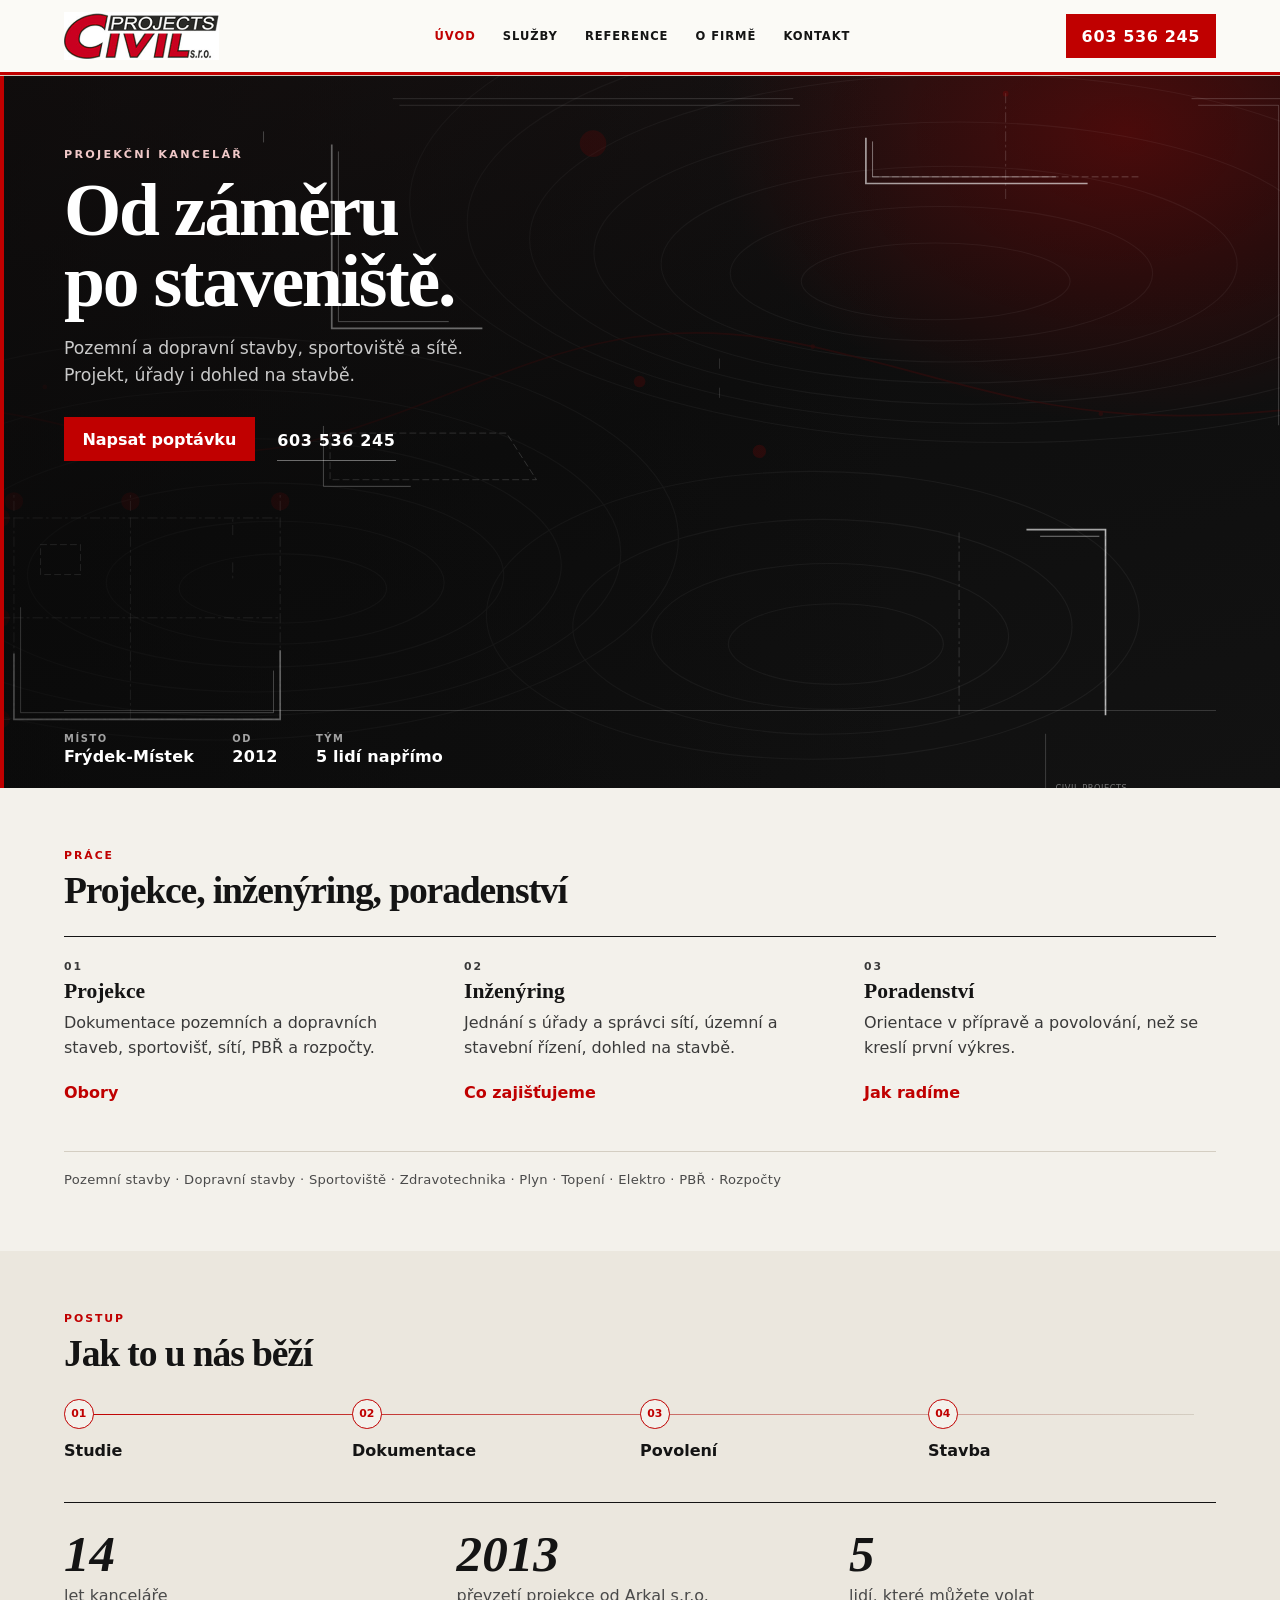
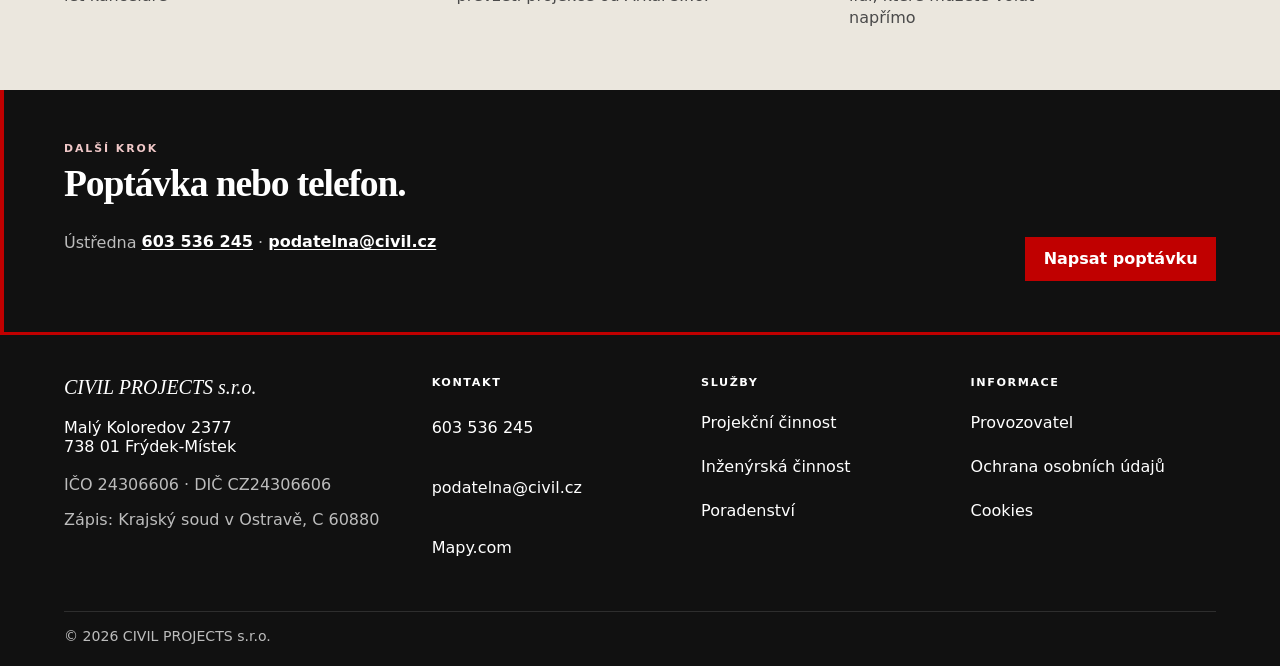
==== commit e47ff32b: "Fill Open Graph tags and tighten headings, CTAs, and tap targets after the site audit. Co-authored-b" ====
--- a/index.html
+++ b/index.html
@@ -8,9 +8,9 @@
 <link rel="canonical" href="https://www.civil.cz/">
 <link rel="icon" href="favicon.ico">
 <link rel="apple-touch-icon" href="favicon.ico">
-<meta property="og:title" content="__TITLE__">
-<meta property="og:description" content="__DESC__">
-<meta property="og:url" content="__CANON__">
+<meta property="og:title" content="CIVIL PROJECTS s.r.o. | Projekce staveb Frýdek-Místek">
+<meta property="og:description" content="Projektování pozemních a dopravních staveb, sportovišť, inženýrských sítí, požárních zpráv a inženýrská činnost. Frýdek-Místek.">
+<meta property="og:url" content="https://www.civil.cz/">
 <meta property="og:type" content="website">
 <meta property="og:locale" content="cs_CZ">
 <meta property="og:image" content="https://www.civil.cz/img/og.png">
@@ -18,9 +18,11 @@
 <meta property="og:image:height" content="630">
 <meta property="og:image:alt" content="CIVIL PROJECTS s.r.o.">
 <meta name="twitter:card" content="summary_large_image">
+<meta name="twitter:title" content="CIVIL PROJECTS s.r.o. | Projekce staveb Frýdek-Místek">
+<meta name="twitter:description" content="Projektování pozemních a dopravních staveb, sportovišť, inženýrských sítí, požárních zpráv a inženýrská činnost. Frýdek-Místek.">
 <meta name="twitter:image" content="https://www.civil.cz/img/og.png">
-<link rel="stylesheet" href="styles.css?v=13">
-<script type="application/ld+json">{"@context":"https://schema.org","@type":"ProfessionalService","name":"CIVIL PROJECTS s.r.o.","url":"https://www.civil.cz/","email":"podatelna@civil.cz","telephone":"+420603536245","address":{"@type":"PostalAddress","streetAddress":"Malý Koloredov 2377","postalCode":"738 01","addressLocality":"Frýdek-Místek","addressCountry":"CZ"}}</script>
+<link rel="stylesheet" href="styles.css?v=16">
+<script type="application/ld+json">{"@context":"https://schema.org","@type":"ProfessionalService","name":"CIVIL PROJECTS s.r.o.","url":"https://www.civil.cz/","image":"https://www.civil.cz/img/og.png","email":"podatelna@civil.cz","telephone":"+420603536245","address":{"@type":"PostalAddress","streetAddress":"Malý Koloredov 2377","postalCode":"738 01","addressLocality":"Frýdek-Místek","addressCountry":"CZ"},"areaServed":"CZ"}</script>
 </head>
 <body class="civil" data-form-endpoint="/api/form.php" data-turnstile-site-key="">
 <a class="skip" href="#obsah">Přeskočit na obsah</a>
@@ -348,7 +350,7 @@
 <section class="section">
   <div class="wrap">
     <p class="kicker">Práce</p>
-    <h2>Tři linie</h2>
+    <h2>Projekce, inženýring, poradenství</h2>
     <ul class="pillars">
       <li data-reveal="1">
         <p class="kicker">01</p>
@@ -366,7 +368,7 @@
         <p class="kicker">03</p>
         <h3>Poradenství</h3>
         <p>Orientace v přípravě a povolování, než se kreslí první výkres.</p>
-        <p><a href="poradenstvi.html">Více</a></p>
+        <p><a href="poradenstvi.html">Jak radíme</a></p>
       </li>
     </ul>
     <p class="discipline-line">Pozemní stavby · Dopravní stavby · Sportoviště · Zdravotechnika · Plyn · Topení · Elektro · PBŘ · Rozpočty</p>
@@ -396,7 +398,7 @@
       <h2>Poptávka nebo telefon.</h2>
       <p class="lede lede-on-dark">Ústředna <a href="tel:+420603536245">603 536 245</a> · <a href="mailto:podatelna@civil.cz">podatelna@civil.cz</a></p>
     </div>
-    <a class="btn btn-red" href="kontakt.html">Kontakt</a>
+    <a class="btn btn-red" href="kontakt.html">Napsat poptávku</a>
   </div>
 </section>
 </div>
@@ -433,6 +435,6 @@
   </div>
   <p class="wrap footer-bar">© 2026 CIVIL PROJECTS s.r.o.</p>
 </footer>
-<script src="main.js?v=13" defer></script>
+<script src="main.js?v=16" defer></script>
 </body>
 </html>
--- a/styles.css
+++ b/styles.css
@@ -3,7 +3,7 @@
   --red-dark: #8a0000;
   --ink: #141414;
   --ink-soft: #3a3a3a;
-  --muted: #5c5c5c;
+  --muted: #4a4a4a;
   --paper: #f3f1eb;
   --paper-2: #ebe7de;
   --white: #fcfbf8;
@@ -40,6 +40,9 @@
   left: 0.75rem;
   top: -3rem;
   z-index: 80;
+  display: inline-flex;
+  align-items: center;
+  min-height: 44px;
   padding: 0.5rem 0.75rem;
   background: var(--white);
   color: var(--ink);
@@ -79,7 +82,12 @@
 @media (min-width: 900px) {
   .header-bar { gap: 1rem; }
 }
-.logo-link { display: flex; align-items: center; min-width: 0; }
+.logo-link {
+  display: flex;
+  align-items: center;
+  min-width: 0;
+  min-height: 44px;
+}
 .logo { height: 1.85rem; width: auto; }
 @media (min-width: 480px) {
   .logo { height: 2.4rem; }
@@ -420,7 +428,7 @@
   font-size: 0.62rem;
   letter-spacing: 0.16em;
   text-transform: uppercase;
-  color: rgba(255, 255, 255, 0.45);
+  color: rgba(255, 255, 255, 0.62);
   font-weight: 700;
 }
 
@@ -436,7 +444,7 @@
   transition: background 0.2s ease, border-color 0.2s ease, color 0.2s ease;
 }
 .btn-red { background: var(--red); color: #fff; }
-.btn-red:hover { background: #d01010; }
+.btn-red:hover { background: var(--red-dark); }
 .btn-ghost {
   background: transparent;
   color: #fff;
@@ -444,11 +452,13 @@
 }
 .btn-ghost:hover { border-color: #fff; }
 .btn-dark { background: var(--ink); color: #fff; }
+.btn-dark:hover { background: #2a2a2a; }
 .btn-outline {
   background: transparent;
   color: var(--ink);
   border: 1px solid var(--ink);
 }
+.btn-outline:hover { background: var(--ink); color: #fff; }
 
 .section, .page-head { padding: 3.8rem 0; }
 .section-alt { background: var(--paper-2); }
@@ -593,11 +603,17 @@
   font-size: 1.12rem;
   padding-top: 0.12rem;
 }
-.schedule h3 { margin: 0 0 0.28rem; font-size: 1.08rem; }
+.schedule h2 {
+  margin: 0 0 0.28rem;
+  font-size: 1.08rem;
+  font-family: inherit;
+  font-style: normal;
+  line-height: 1.25;
+}
 .schedule p { margin: 0; color: var(--ink-soft); line-height: 1.55; }
 .schedule p + p { margin-top: 0.45rem; }
 .schedule a { font-weight: 700; color: var(--red); text-decoration: none; }
-.schedule li:hover h3 { color: var(--red); }
+.schedule li:hover h2 { color: var(--red); }
 
 .metrics {
   display: grid;
@@ -668,6 +684,7 @@
   font-size: 0.82rem;
   color: var(--muted);
 }
+.filter:hover { color: var(--ink); }
 .filter[aria-pressed="true"] {
   color: var(--red);
   border-bottom-color: var(--red);
@@ -708,12 +725,21 @@
 .facts { margin: 0; border-top: 1px solid var(--ink); }
 .facts > div {
   display: grid;
-  gap: 0.15rem;
-  padding: 0.8rem 0;
+  grid-template-columns: 9.75rem minmax(0, 1fr);
+  gap: 0.5rem 1.25rem;
+  align-items: center;
+  padding: 0.35rem 0;
   border-bottom: 1px solid var(--line);
 }
 @media (min-width: 520px) {
-  .facts > div { grid-template-columns: 9.5rem 1fr; align-items: baseline; }
+  .facts > div { grid-template-columns: 11.5rem minmax(0, 1fr); }
+}
+.facts dt,
+.facts dd {
+  margin: 0;
+  min-height: 44px;
+  display: flex;
+  align-items: center;
 }
 .facts dt {
   font-size: 0.68rem;
@@ -722,11 +748,14 @@
   font-weight: 800;
   color: var(--muted);
 }
-.facts dd { margin: 0; font-weight: 700; }
+.facts dd {
+  font-weight: 700;
+  font-variant-numeric: tabular-nums;
+}
 .facts a { text-decoration: none; }
 .facts a:hover { color: var(--red); }
 
-.form h3 {
+.form h2 {
   margin: 0 0 1rem;
   font-family: var(--display);
   font-style: italic;
@@ -795,17 +824,33 @@
 }
 .people li {
   display: grid;
-  gap: 0.2rem;
-  padding: 1rem 0;
+  gap: 0.15rem;
+  padding: 0.75rem 0;
   border-bottom: 1px solid var(--line);
 }
 .people h3 { margin: 0; font-size: 1.05rem; }
 .people p { margin: 0; color: var(--ink-soft); }
 @media (min-width: 800px) {
   .people li {
-    grid-template-columns: 1.25fr 1.2fr auto auto;
-    gap: 1rem 1.4rem;
-    align-items: baseline;
+    grid-template-columns: 16rem minmax(0, 1fr) 9.5rem 14rem;
+    gap: 0.75rem 1.5rem;
+    align-items: center;
+  }
+  .people h3,
+  .people p {
+    min-height: 44px;
+    display: flex;
+    align-items: center;
+  }
+  .people .phone {
+    font-variant-numeric: tabular-nums;
+    white-space: nowrap;
+  }
+  .people .team-mail { white-space: nowrap; }
+}
+@media (min-width: 1100px) {
+  .people li {
+    grid-template-columns: 18rem minmax(0, 1fr) 9.5rem 15rem;
   }
 }
 .team-mail { color: var(--red); text-decoration: none; font-weight: 700; }
